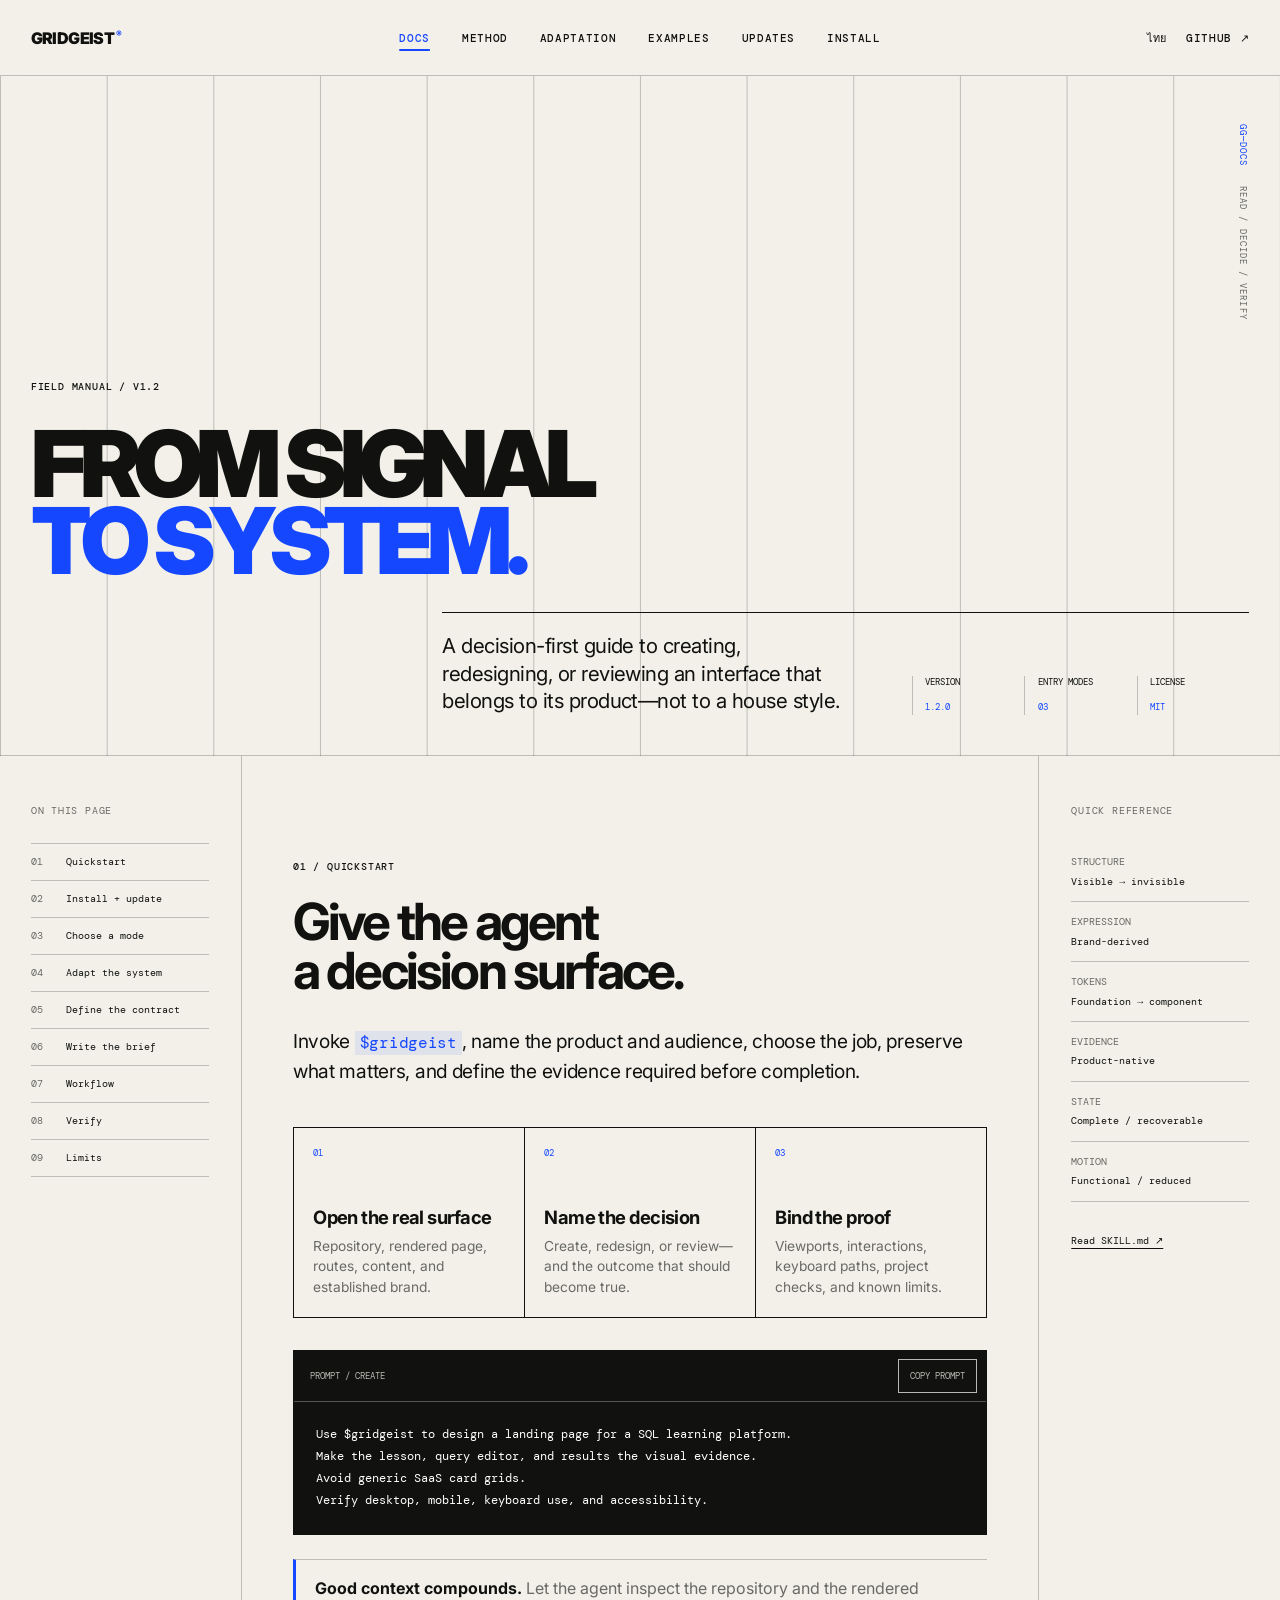
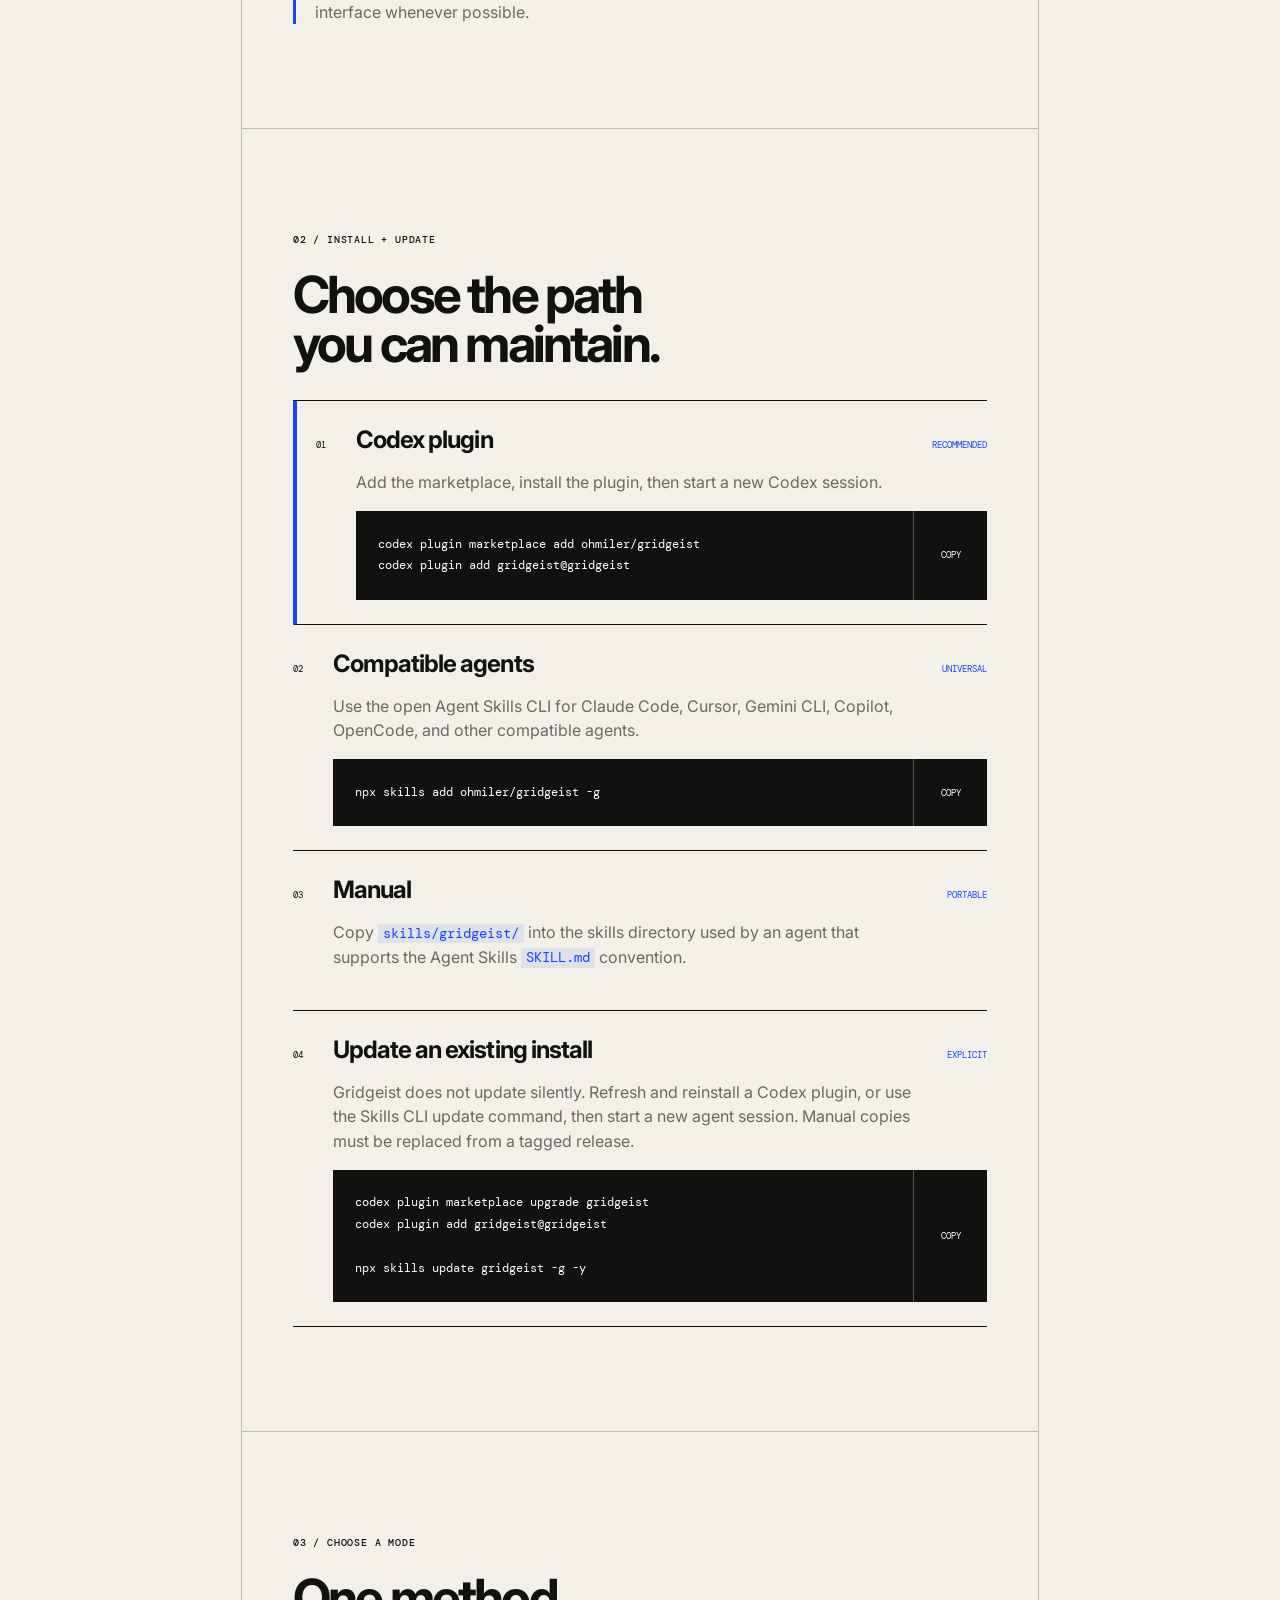
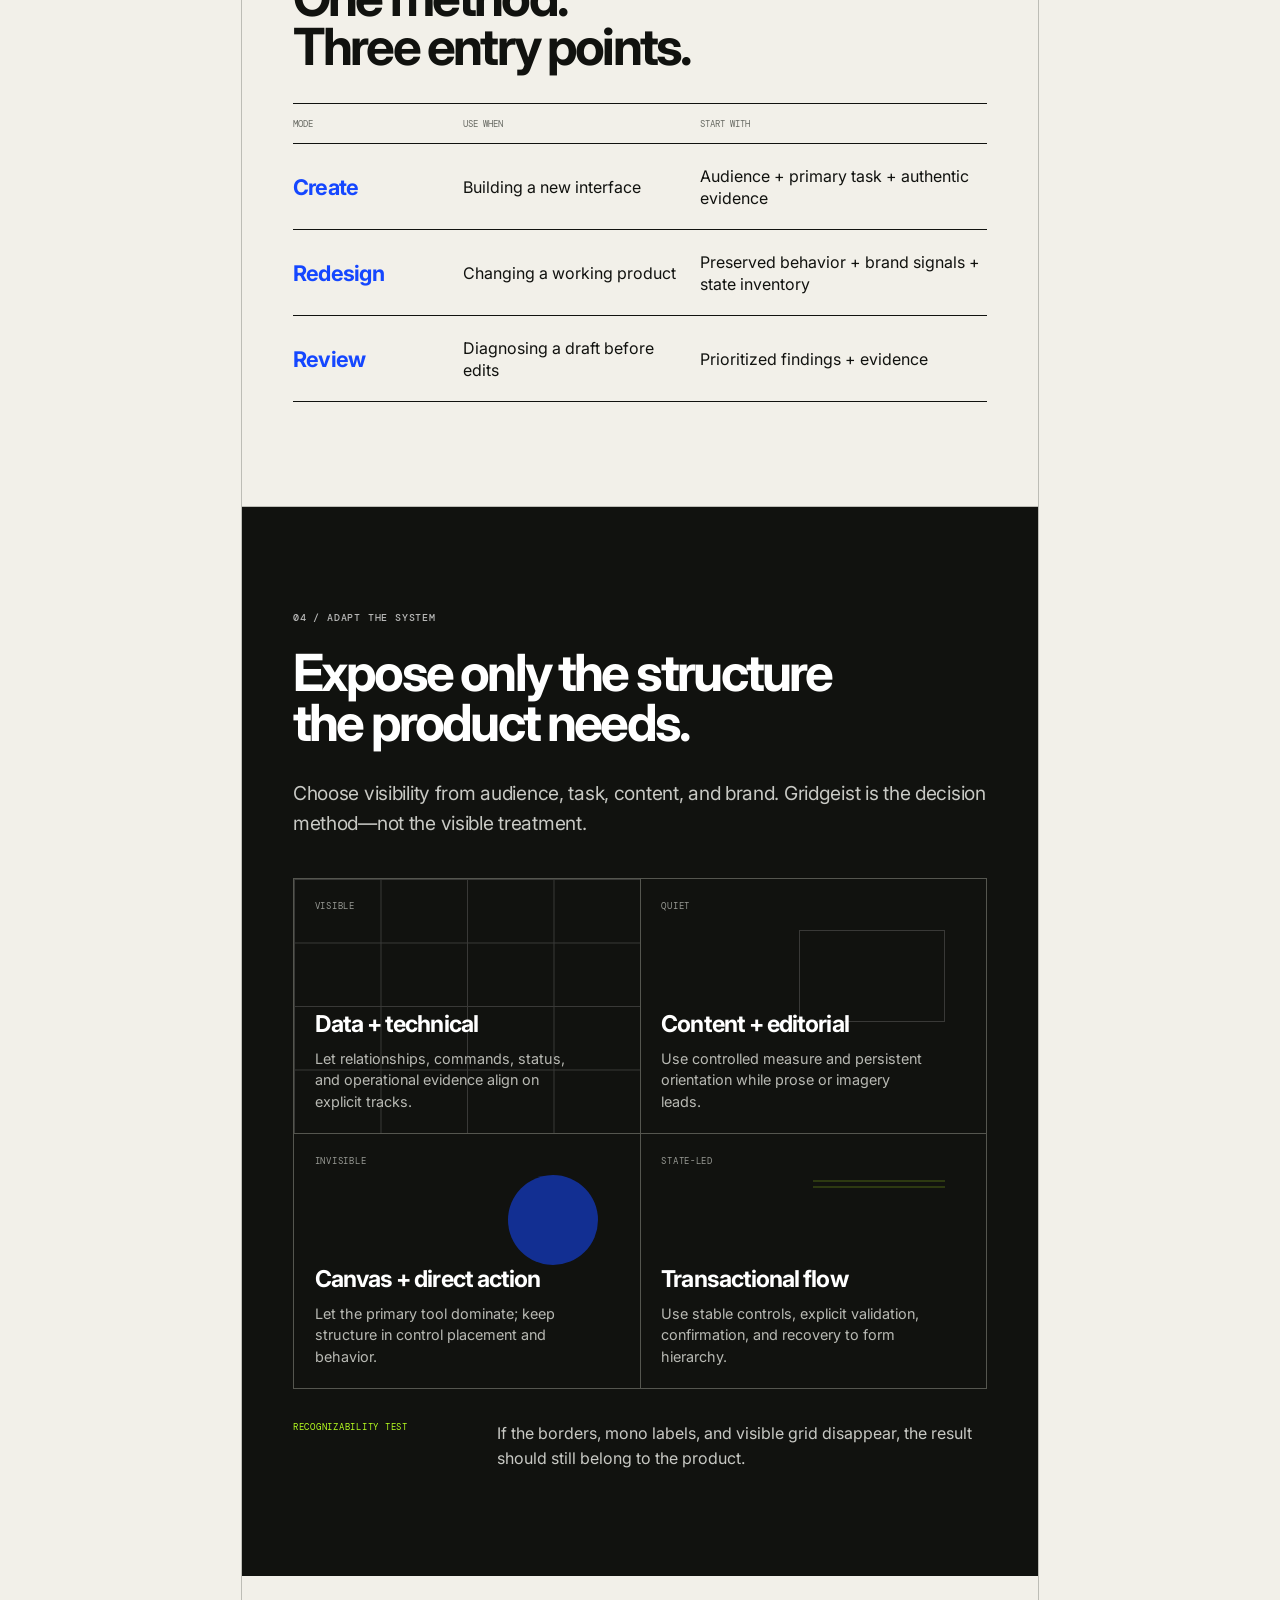
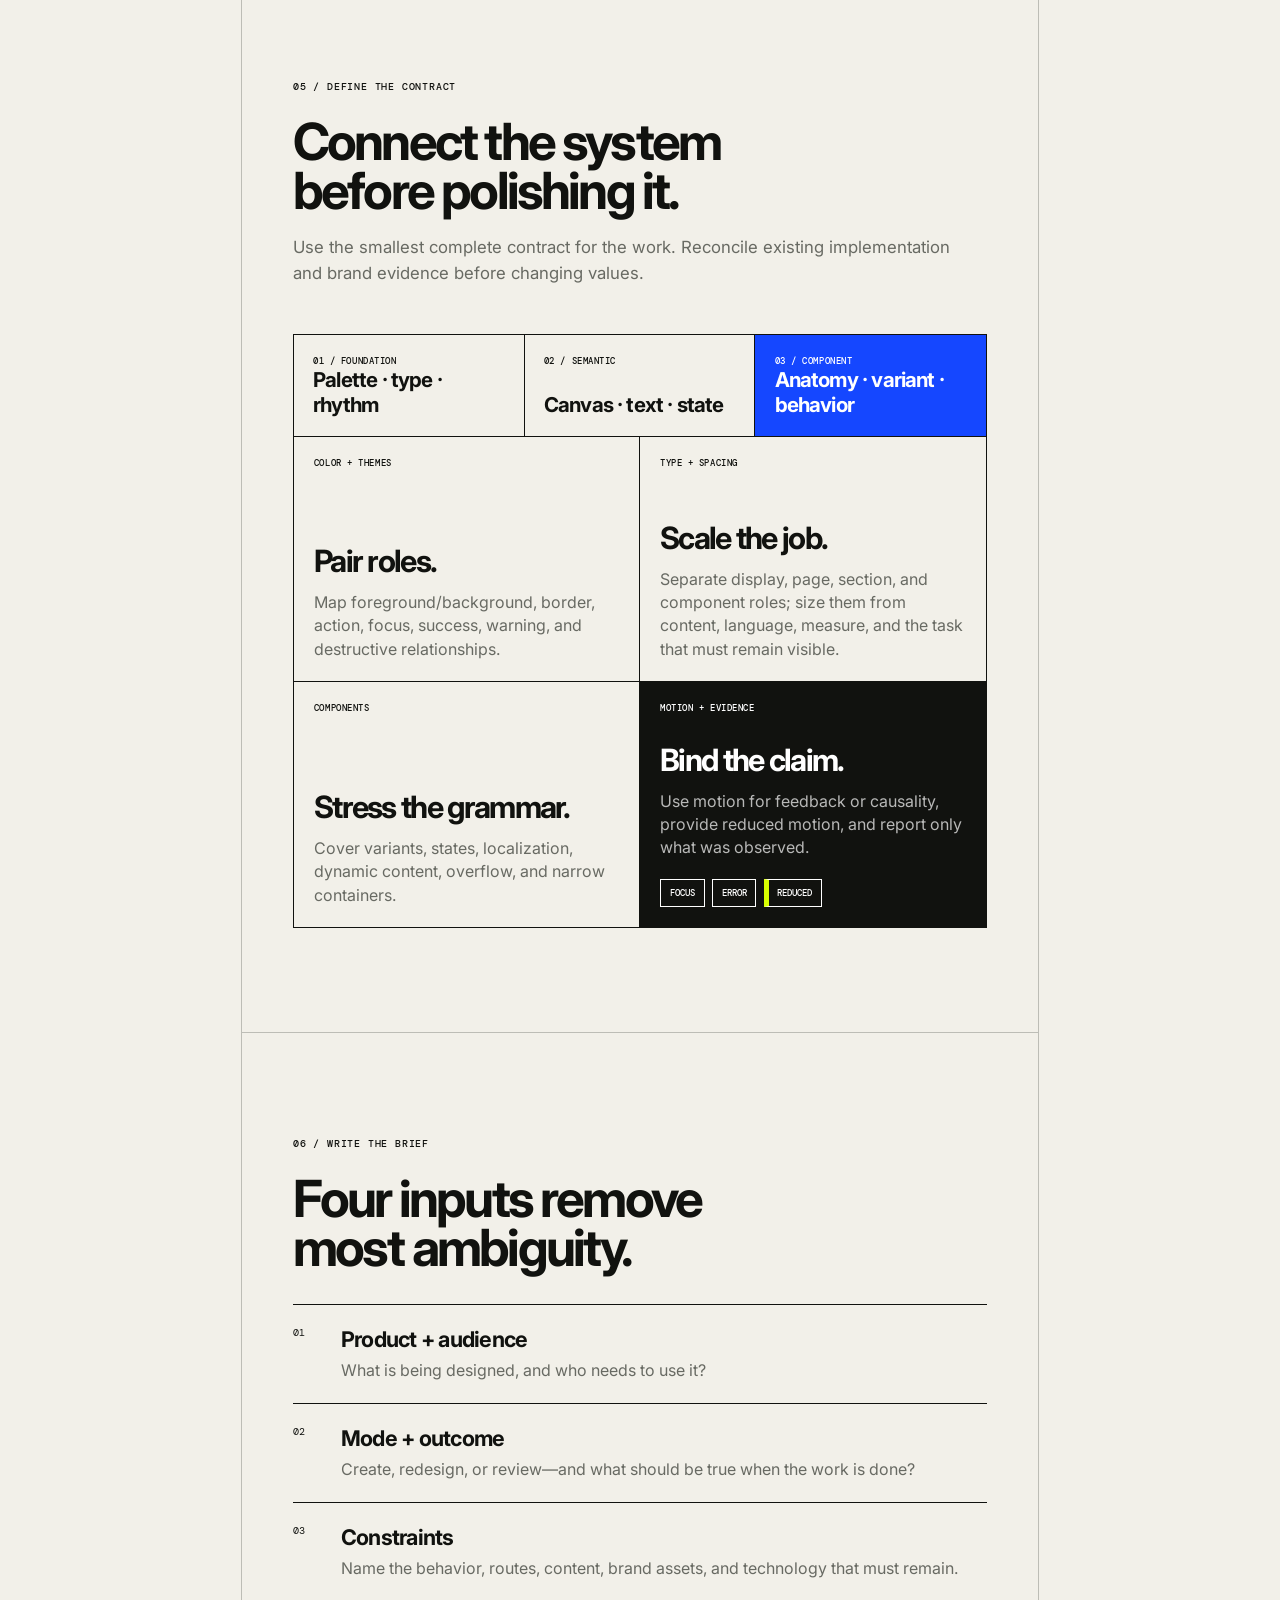
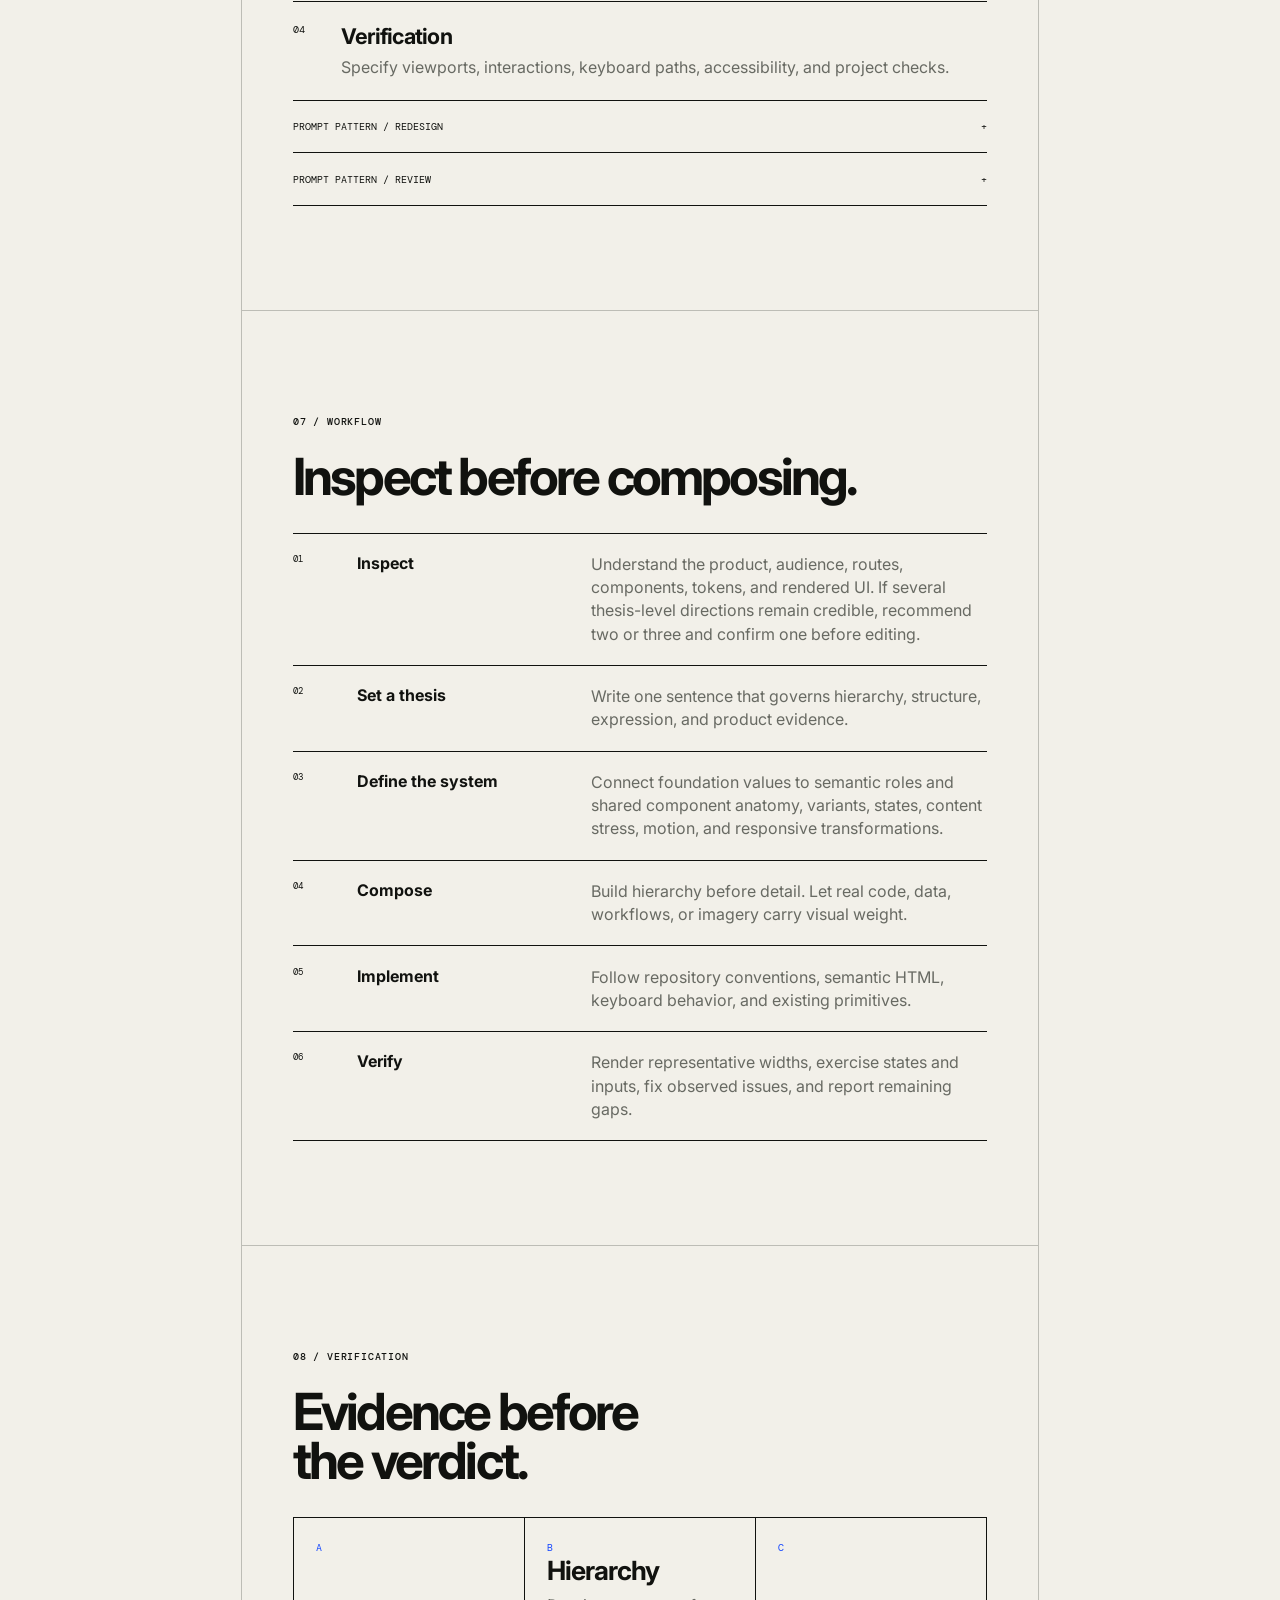
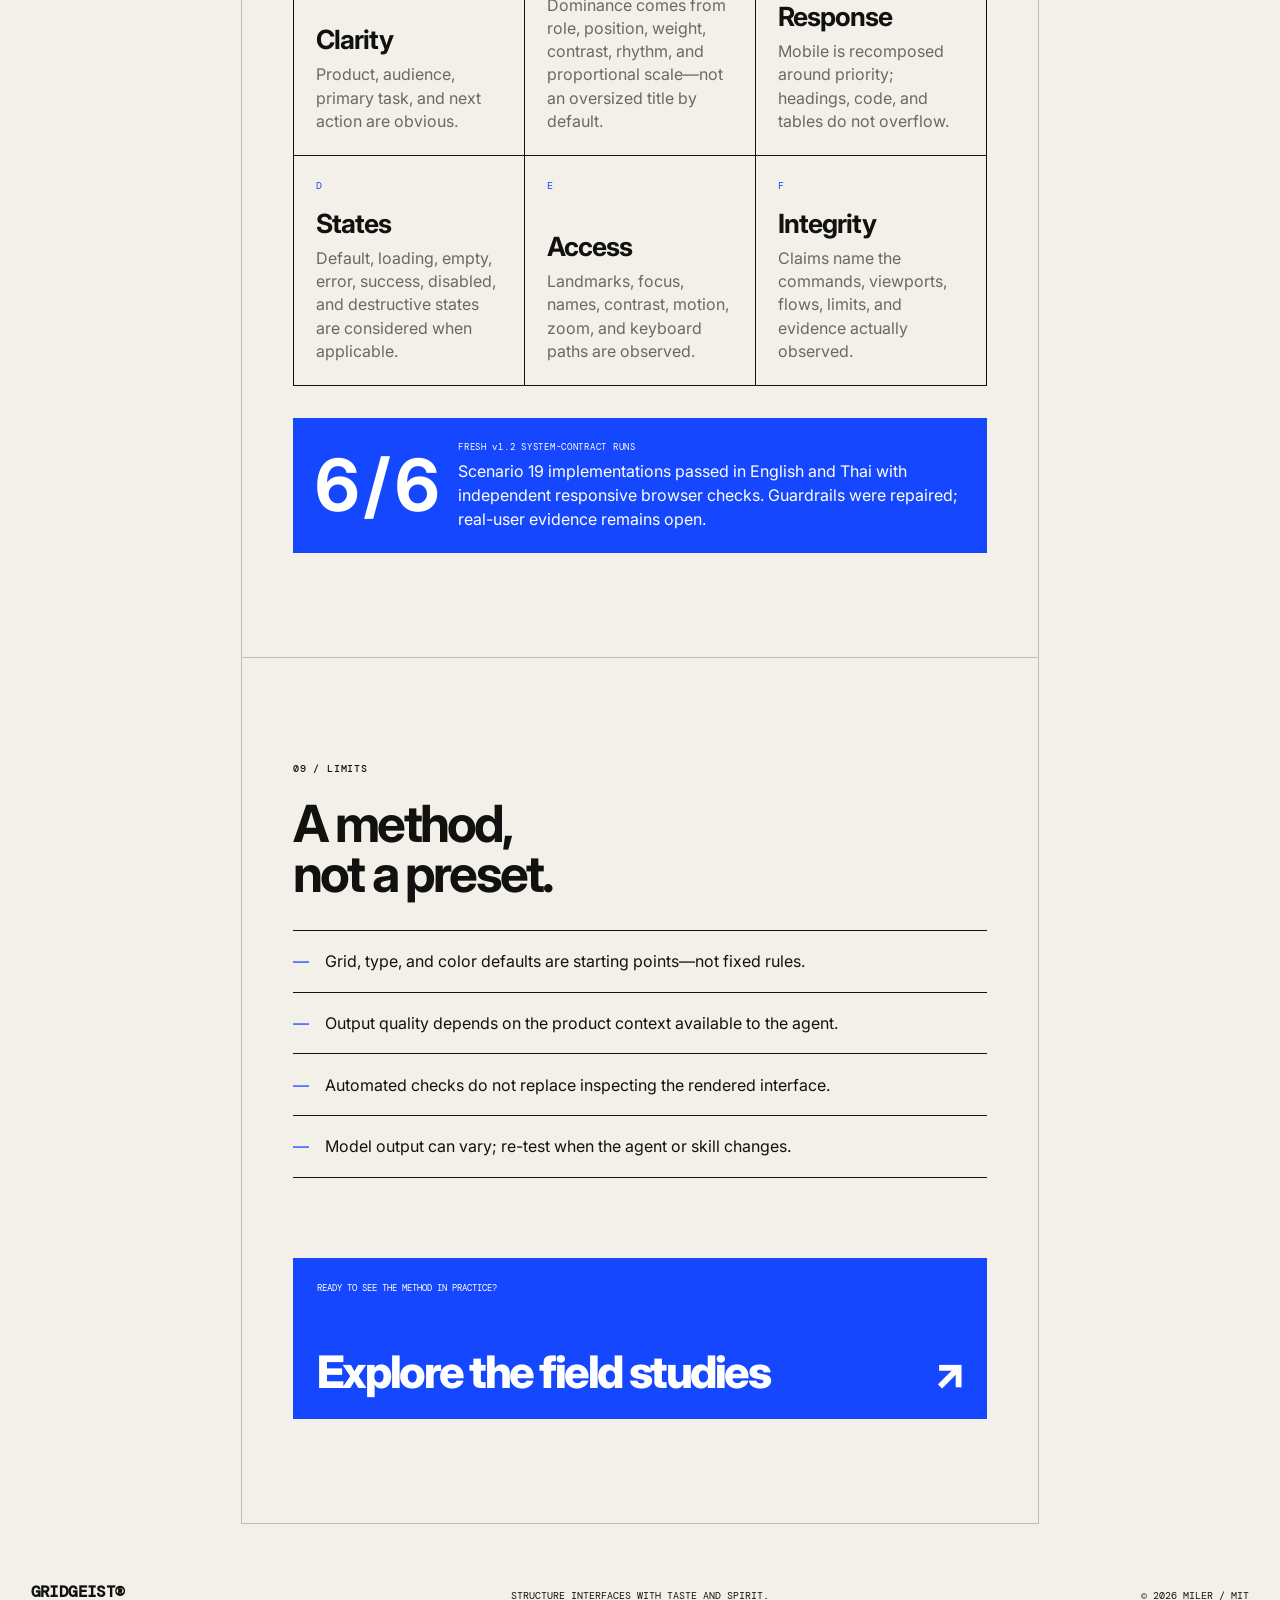
==== site/docs/index.html @ 82cec8fe "feat: refine Gridgeist and clarify fork stewardship" ====
<!doctype html>
<html lang="en">
  <head>
    <meta charset="UTF-8" />
    <meta name="viewport" content="width=device-width, initial-scale=1.0" />
    <meta name="description" content="Install Gridgeist v1.2, align a direction, define a system contract, and verify a product-native interface." />
    <meta name="theme-color" content="#f2f0e9" />
    <title>Docs — Gridgeist</title>
    <link rel="canonical" href="https://ohmiler.github.io/gridgeist/docs/" />
    <link rel="alternate" hreflang="en" href="https://ohmiler.github.io/gridgeist/docs/" />
    <link rel="alternate" hreflang="th" href="https://ohmiler.github.io/gridgeist/th/docs/" />
    <link rel="alternate" hreflang="x-default" href="https://ohmiler.github.io/gridgeist/docs/" />
    <meta property="og:type" content="website" />
    <meta property="og:site_name" content="Gridgeist" />
    <meta property="og:title" content="Gridgeist Docs — From product intent to interface system" />
    <meta property="og:description" content="Installation, direction alignment, system contracts, component grammar, workflow, and verification for Gridgeist v1.2." />
    <meta property="og:url" content="https://ohmiler.github.io/gridgeist/docs/" />
    <meta property="og:image" content="https://ohmiler.github.io/gridgeist/og-image.png" />
    <meta name="twitter:card" content="summary_large_image" />
    <link rel="icon" href="../favicon.ico" sizes="any" />
    <link rel="stylesheet" href="../styles.css" />
    <link rel="stylesheet" href="./docs.css" />
    <script src="../script.js" defer></script>
  </head>
  <body class="docs-page">
    <a class="skip-link" href="#main">Skip to content</a>
    <header class="site-header">
      <a class="wordmark" href="../" aria-label="Gridgeist home">GRIDGEIST<span aria-hidden="true">®</span></a>
      <nav class="desktop-nav" aria-label="Primary navigation">
        <a class="is-current" href="./" aria-current="page">Docs</a>
        <a href="../#method">Method</a><a href="../#adaptation">Adaptation</a><a href="../examples/">Examples</a><a href="../updates/">Updates</a><a href="../#install">Install</a>
      </nav>
      <details class="mobile-menu"><summary>Menu</summary><nav aria-label="Mobile navigation"><a aria-current="page" href="./">Docs</a><a href="../#method">Method</a><a href="../#adaptation">Adaptation</a><a href="../examples/">Examples</a><a href="../updates/">Updates</a><a href="../#install">Install</a></nav></details>
      <div class="header-actions"><a class="header-language" href="../th/docs/" lang="th">ไทย</a><a class="header-github" href="https://github.com/ohmiler/gridgeist">GitHub ↗</a></div>
    </header>

    <main id="main">
      <section class="docs-hero" aria-labelledby="docs-title">
        <p class="eyebrow">Field manual / v1.2</p>
        <div class="docs-hero-mark" aria-hidden="true"><span>GG—DOCS</span><span>READ / DECIDE / VERIFY</span></div>
        <h1 id="docs-title">FROM SIGNAL<br /><span>TO SYSTEM.</span></h1>
        <div class="docs-hero-intro">
          <p>A decision-first guide to creating, redesigning, or reviewing an interface that belongs to its product—not to a house style.</p>
          <dl><div><dt>VERSION</dt><dd>1.2.0</dd></div><div><dt>ENTRY MODES</dt><dd>03</dd></div><div><dt>LICENSE</dt><dd>MIT</dd></div></dl>
        </div>
      </section>

      <div class="docs-layout">
        <aside class="docs-sidebar" aria-label="Documentation sections">
          <p>ON THIS PAGE</p>
          <nav>
            <a href="#quickstart"><span>01</span> Quickstart</a><a href="#install"><span>02</span> Install + update</a><a href="#modes"><span>03</span> Choose a mode</a><a href="#adaptation"><span>04</span> Adapt the system</a><a href="#contract"><span>05</span> Define the contract</a><a href="#brief"><span>06</span> Write the brief</a><a href="#workflow"><span>07</span> Workflow</a><a href="#verify"><span>08</span> Verify</a><a href="#limits"><span>09</span> Limits</a>
          </nav>
        </aside>

        <article class="docs-content">
          <section id="quickstart" aria-labelledby="quickstart-title">
            <p class="section-label">01 / Quickstart</p>
            <h2 id="quickstart-title">Give the agent<br />a decision surface.</h2>
            <p class="lead">Invoke <code>$gridgeist</code>, name the product and audience, choose the job, preserve what matters, and define the evidence required before completion.</p>
            <ol class="start-sequence"><li><span>01</span><b>Open the real surface</b><p>Repository, rendered page, routes, content, and established brand.</p></li><li><span>02</span><b>Name the decision</b><p>Create, redesign, or review—and the outcome that should become true.</p></li><li><span>03</span><b>Bind the proof</b><p>Viewports, interactions, keyboard paths, project checks, and known limits.</p></li></ol>
            <div class="code-block"><div><span>PROMPT / CREATE</span><button type="button" data-copy-target="docs-create-prompt">Copy prompt</button></div><pre id="docs-create-prompt"><code>Use $gridgeist to design a landing page for a SQL learning platform.
Make the lesson, query editor, and results the visual evidence.
Avoid generic SaaS card grids.
Verify desktop, mobile, keyboard use, and accessibility.</code></pre></div>
            <p class="note"><strong>Good context compounds.</strong> Let the agent inspect the repository and the rendered interface whenever possible.</p>
          </section>

          <section id="install" aria-labelledby="install-title">
            <p class="section-label">02 / Install + update</p><h2 id="install-title">Choose the path<br />you can maintain.</h2>
            <div class="install-methods">
              <article class="install-featured"><div><span>01</span><h3>Codex plugin</h3><small>RECOMMENDED</small></div><p>Add the marketplace, install the plugin, then start a new Codex session.</p><div class="install-command"><pre id="docs-install-codex"><code>codex plugin marketplace add ohmiler/gridgeist
codex plugin add gridgeist@gridgeist</code></pre><button type="button" data-copy-target="docs-install-codex">Copy</button></div></article>
              <article><div><span>02</span><h3>Compatible agents</h3><small>UNIVERSAL</small></div><p>Use the open Agent Skills CLI for Claude Code, Cursor, Gemini CLI, Copilot, OpenCode, and other compatible agents.</p><div class="install-command"><pre id="docs-install-skills"><code>npx skills add ohmiler/gridgeist -g</code></pre><button type="button" data-copy-target="docs-install-skills">Copy</button></div></article>
              <article><div><span>03</span><h3>Manual</h3><small>PORTABLE</small></div><p>Copy <code>skills/gridgeist/</code> into the skills directory used by an agent that supports the Agent Skills <code>SKILL.md</code> convention.</p></article>
              <article><div><span>04</span><h3>Update an existing install</h3><small>EXPLICIT</small></div><p>Gridgeist does not update silently. Refresh and reinstall a Codex plugin, or use the Skills CLI update command, then start a new agent session. Manual copies must be replaced from a tagged release.</p><div class="install-command"><pre id="docs-update"><code>codex plugin marketplace upgrade gridgeist
codex plugin add gridgeist@gridgeist

npx skills update gridgeist -g -y</code></pre><button type="button" data-copy-target="docs-update">Copy</button></div></article>
            </div>
          </section>

          <section id="modes" aria-labelledby="modes-title">
            <p class="section-label">03 / Choose a mode</p><h2 id="modes-title">One method.<br />Three entry points.</h2>
            <div class="mode-table" role="table" aria-label="Gridgeist operating modes">
              <div class="mode-row mode-head" role="row"><span role="columnheader">MODE</span><span role="columnheader">USE WHEN</span><span role="columnheader">START WITH</span></div>
              <div class="mode-row" role="row"><strong role="cell">Create</strong><span role="cell">Building a new interface</span><span role="cell">Audience + primary task + authentic evidence</span></div>
              <div class="mode-row" role="row"><strong role="cell">Redesign</strong><span role="cell">Changing a working product</span><span role="cell">Preserved behavior + brand signals + state inventory</span></div>
              <div class="mode-row" role="row"><strong role="cell">Review</strong><span role="cell">Diagnosing a draft before edits</span><span role="cell">Prioritized findings + evidence</span></div>
            </div>
          </section>

          <section id="adaptation" class="docs-adaptation" aria-labelledby="adaptation-title">
            <p class="section-label section-label-light">04 / Adapt the system</p><h2 id="adaptation-title">Expose only the structure<br />the product needs.</h2>
            <p class="lead">Choose visibility from audience, task, content, and brand. Gridgeist is the decision method—not the visible treatment.</p>
            <div class="structure-scale">
              <article><span>VISIBLE</span><b>Data + technical</b><p>Let relationships, commands, status, and operational evidence align on explicit tracks.</p><i aria-hidden="true"></i></article>
              <article><span>QUIET</span><b>Content + editorial</b><p>Use controlled measure and persistent orientation while prose or imagery leads.</p><i aria-hidden="true"></i></article>
              <article><span>INVISIBLE</span><b>Canvas + direct action</b><p>Let the primary tool dominate; keep structure in control placement and behavior.</p><i aria-hidden="true"></i></article>
              <article><span>STATE-LED</span><b>Transactional flow</b><p>Use stable controls, explicit validation, confirmation, and recovery to form hierarchy.</p><i aria-hidden="true"></i></article>
            </div>
            <p class="adaptation-test"><span>RECOGNIZABILITY TEST</span>If the borders, mono labels, and visible grid disappear, the result should still belong to the product.</p>
          </section>

          <section id="contract" class="docs-contract" aria-labelledby="contract-title">
            <div class="contract-intro"><div><p class="section-label">05 / Define the contract</p><h2 id="contract-title">Connect the system<br />before polishing it.</h2></div><p>Use the smallest complete contract for the work. Reconcile existing implementation and brand evidence before changing values.</p></div>
            <div class="contract-flow" aria-label="Gridgeist token flow"><div><span>01 / Foundation</span><strong>Palette · type · rhythm</strong></div><div><span>02 / Semantic</span><strong>Canvas · text · state</strong></div><div><span>03 / Component</span><strong>Anatomy · variant · behavior</strong></div></div>
            <div class="contract-grid">
              <article class="contract-card"><span>Color + themes</span><strong>Pair roles.</strong><p>Map foreground/background, border, action, focus, success, warning, and destructive relationships.</p></article>
              <article class="contract-card"><span>Type + spacing</span><strong>Scale the job.</strong><p>Separate display, page, section, and component roles; size them from content, language, measure, and the task that must remain visible.</p></article>
              <article class="contract-card"><span>Components</span><strong>Stress the grammar.</strong><p>Cover variants, states, localization, dynamic content, overflow, and narrow containers.</p></article>
              <article class="contract-card is-state"><span>Motion + evidence</span><strong>Bind the claim.</strong><p>Use motion for feedback or causality, provide reduced motion, and report only what was observed.</p><div class="contract-state"><i>Focus</i><i>Error</i><i>Reduced</i></div></article>
            </div>
          </section>

          <section id="brief" aria-labelledby="brief-title">
            <p class="section-label">06 / Write the brief</p><h2 id="brief-title">Four inputs remove<br />most ambiguity.</h2>
            <ol class="brief-list">
              <li><span>01</span><div><h3>Product + audience</h3><p>What is being designed, and who needs to use it?</p></div></li>
              <li><span>02</span><div><h3>Mode + outcome</h3><p>Create, redesign, or review—and what should be true when the work is done?</p></div></li>
              <li><span>03</span><div><h3>Constraints</h3><p>Name the behavior, routes, content, brand assets, and technology that must remain.</p></div></li>
              <li><span>04</span><div><h3>Verification</h3><p>Specify viewports, interactions, keyboard paths, accessibility, and project checks.</p></div></li>
            </ol>
            <details><summary>Prompt pattern / Redesign <span>+</span></summary><pre><code>Use $gridgeist to redesign this dashboard.
Preserve every route, function, content item, and brand color.
Rebuild the hierarchy around the user's primary investigation path.
Verify narrow mobile, tablet, laptop, and wide desktop widths.</code></pre></details>
            <details><summary>Prompt pattern / Review <span>+</span></summary><pre><code>Review this interface with $gridgeist without editing it yet.
Give me a one-line verdict, prioritized findings with evidence,
and one coherent replacement direction.</code></pre></details>
          </section>

          <section id="workflow" aria-labelledby="workflow-title">
            <p class="section-label">07 / Workflow</p><h2 id="workflow-title">Inspect before composing.</h2>
            <ol class="workflow-list">
              <li><b>01</b><span>Inspect</span><p>Understand the product, audience, routes, components, tokens, and rendered UI. If several thesis-level directions remain credible, recommend two or three and confirm one before editing.</p></li>
              <li><b>02</b><span>Set a thesis</span><p>Write one sentence that governs hierarchy, structure, expression, and product evidence.</p></li>
              <li><b>03</b><span>Define the system</span><p>Connect foundation values to semantic roles and shared component anatomy, variants, states, content stress, motion, and responsive transformations.</p></li>
              <li><b>04</b><span>Compose</span><p>Build hierarchy before detail. Let real code, data, workflows, or imagery carry visual weight.</p></li>
              <li><b>05</b><span>Implement</span><p>Follow repository conventions, semantic HTML, keyboard behavior, and existing primitives.</p></li>
              <li><b>06</b><span>Verify</span><p>Render representative widths, exercise states and inputs, fix observed issues, and report remaining gaps.</p></li>
            </ol>
          </section>

          <section id="verify" aria-labelledby="verify-title">
            <p class="section-label">08 / Verification</p><h2 id="verify-title">Evidence before<br />the verdict.</h2>
            <div class="check-grid"><div><span>A</span><h3>Clarity</h3><p>Product, audience, primary task, and next action are obvious.</p></div><div><span>B</span><h3>Hierarchy</h3><p>Dominance comes from role, position, weight, contrast, rhythm, and proportional scale—not an oversized title by default.</p></div><div><span>C</span><h3>Response</h3><p>Mobile is recomposed around priority; headings, code, and tables do not overflow.</p></div><div><span>D</span><h3>States</h3><p>Default, loading, empty, error, success, disabled, and destructive states are considered when applicable.</p></div><div><span>E</span><h3>Access</h3><p>Landmarks, focus, names, contrast, motion, zoom, and keyboard paths are observed.</p></div><div><span>F</span><h3>Integrity</h3><p>Claims name the commands, viewports, flows, limits, and evidence actually observed.</p></div></div>
            <div class="evidence-strip"><b>6 / 6</b><p><span>FRESH v1.2 SYSTEM-CONTRACT RUNS</span>Scenario 19 implementations passed in English and Thai with independent responsive browser checks. Guardrails were repaired; real-user evidence remains open.</p></div>
          </section>

          <section id="limits" aria-labelledby="limits-title">
            <p class="section-label">09 / Limits</p><h2 id="limits-title">A method,<br />not a preset.</h2>
            <ul class="limits-list"><li>Grid, type, and color defaults are starting points—not fixed rules.</li><li>Output quality depends on the product context available to the agent.</li><li>Automated checks do not replace inspecting the rendered interface.</li><li>Model output can vary; re-test when the agent or skill changes.</li></ul>
            <div class="docs-next"><p>READY TO SEE THE METHOD IN PRACTICE?</p><a href="../examples/">Explore the field studies <span aria-hidden="true">↗</span></a></div>
          </section>
        </article>

        <aside class="docs-rail" aria-label="Quick reference">
          <p>QUICK REFERENCE</p><dl><div><dt>STRUCTURE</dt><dd>Visible → invisible</dd></div><div><dt>EXPRESSION</dt><dd>Brand-derived</dd></div><div><dt>TOKENS</dt><dd>Foundation → component</dd></div><div><dt>EVIDENCE</dt><dd>Product-native</dd></div><div><dt>STATE</dt><dd>Complete / recoverable</dd></div><div><dt>MOTION</dt><dd>Functional / reduced</dd></div></dl>
          <a href="https://github.com/ohmiler/gridgeist/blob/main/skills/gridgeist/SKILL.md">Read SKILL.md ↗</a>
        </aside>
      </div>
    </main>
    <footer><a class="wordmark" href="../">GRIDGEIST®</a><p>Structure interfaces with taste and spirit.</p><p>© 2026 MILER / MIT</p></footer>
  </body>
</html>
---- site/styles.css ----
@import url("https://fonts.googleapis.com/css2?family=DM+Mono:wght@300;400;500&family=Inter:wght@400;500;600;700;800;900&display=swap");

:root {
  /* Foundation */
  --foundation-paper-100: #f2f0e9;
  --foundation-paper-0: #ffffff;
  --foundation-ink-900: #11120f;
  --foundation-ink-600: #686a63;
  --foundation-cobalt-600: #1547ff;
  --foundation-acid-400: #d8ff00;
  --foundation-danger-600: #b93a21;
  --foundation-rule: rgba(17, 18, 15, 0.23);
  --foundation-rule-inverse: rgba(255, 255, 255, 0.34);
  --foundation-space-1: .5rem;
  --foundation-space-2: 1rem;
  --foundation-space-3: 1.5rem;
  --foundation-space-4: 2rem;
  --foundation-space-6: 3rem;
  --foundation-space-8: 4rem;
  --foundation-motion-fast: 160ms;
  --foundation-motion-base: 280ms;
  --foundation-motion-reveal: 700ms;
  --font-metadata: "DM Mono", monospace;
  --font-interface: "Inter", Arial, sans-serif;
  --type-display-hero: clamp(3.5rem, 8.4vw, 8rem);
  --type-display-section: clamp(2.75rem, 5vw, 5rem);
  --type-heading-section: clamp(2.25rem, 4vw, 4rem);

  /* Semantic */
  --color-canvas: var(--foundation-paper-100);
  --color-surface: var(--foundation-paper-0);
  --color-text: var(--foundation-ink-900);
  --color-text-muted: var(--foundation-ink-600);
  --color-border: var(--foundation-rule);
  --color-border-inverse: var(--foundation-rule-inverse);
  --color-action: var(--foundation-cobalt-600);
  --color-action-foreground: var(--foundation-paper-0);
  --color-focus: var(--foundation-acid-400);
  --color-success: #187650;
  --color-warning: #a94b22;
  --color-destructive: var(--foundation-danger-600);
  --color-inverse-surface: var(--foundation-ink-900);
  --color-inverse-text: var(--foundation-paper-0);

  /* Shared component roles */
  --component-control-height: 48px;
  --component-focus-width: 3px;
  --component-rule: 1px solid var(--color-border);
  --component-rule-strong: 1px solid var(--color-text);
  --component-transition: var(--foundation-motion-fast) ease;

  /* Stable compatibility aliases */
  --paper: var(--color-canvas);
  --ink: var(--color-text);
  --muted: var(--color-text-muted);
  --line: var(--color-border);
  --blue: var(--color-action);
  --acid: var(--color-focus);
  --mono: var(--font-metadata);
  --sans: var(--font-interface);
  --container-wide: 1280px;
  --container-copy: 760px;
  --page-gutter: max(clamp(1rem, 2.4vw, 2rem), calc((100vw - var(--container-wide)) / 2));
}

* { box-sizing: border-box; }
html { scroll-behavior: smooth; }
body { margin: 0; background: var(--color-canvas); color: var(--color-text); font-family: var(--font-interface); }
a { color: inherit; }
button { font: inherit; }
::selection { background: var(--blue); color: white; }

.skip-link { position: fixed; left: 1rem; top: -5rem; z-index: 50; background: white; padding: .8rem 1rem; }
.skip-link:focus { top: 1rem; }
.site-header { height: 76px; padding: 0 var(--page-gutter); display: grid; grid-template-columns: 1fr auto 1fr; align-items: center; border-bottom: 1px solid var(--line); position: relative; z-index: 5; }
.wordmark { font-size: 1rem; font-weight: 900; letter-spacing: -.04em; text-decoration: none; }
.wordmark span { color: var(--blue); font-size: .55em; vertical-align: top; margin-left: .15rem; }
.site-header > nav { display: flex; gap: 2rem; }
.mobile-menu { display: none; }
.header-actions { justify-self: end; display: flex; gap: 1.2rem; align-items: center; }
.site-header > nav a, .header-github, .header-language { font: 500 .68rem var(--mono); text-transform: uppercase; text-decoration: none; letter-spacing: .06em; }
.site-header > nav a:hover, .header-github:hover, .header-language:hover { color: var(--color-action); }
.site-header a[aria-current="page"] { text-decoration: underline; text-decoration-color: var(--color-action); text-decoration-thickness: 2px; text-underline-offset: .45rem; }
.header-github { justify-self: end; }
:where(a, button, summary):focus-visible { outline: var(--component-focus-width) solid var(--color-focus); outline-offset: 3px; }

.hero { min-height: calc(100svh - 76px); padding: 2.4vw var(--page-gutter); display: grid; grid-template-columns: minmax(0, 1fr); grid-template-rows: auto 1fr auto auto; position: relative; overflow: hidden; border-bottom: 1px solid var(--line); }
.hero-grid { position: absolute; inset: 0; pointer-events: none; background-image: linear-gradient(to right, var(--line) 1px, transparent 1px), linear-gradient(to bottom, var(--line) 1px, transparent 1px); background-size: calc(100% / 12) 100%, 100% 25%; opacity: .6; }
.axis { position: absolute; z-index: 1; background: var(--blue); transition: transform .1s linear; }
.axis-x { height: 1px; left: 0; right: 0; top: var(--pointer-y, 52%); }
.axis-y { width: 1px; top: 0; bottom: 0; left: var(--pointer-x, 72%); }
.coordinate { position: absolute; top: calc(var(--pointer-y, 52%) + 8px); left: calc(var(--pointer-x, 72%) + 8px); color: var(--blue); font: .58rem var(--mono); }
.eyebrow, .section-label { margin: 0; font: 500 .63rem var(--mono); letter-spacing: .08em; text-transform: uppercase; }
.hero-kicker { z-index: 2; padding-top: .3rem; }
.hero h1 { align-self: center; max-width: 12ch; margin: 2rem 0; z-index: 2; font-size: var(--type-display-hero); line-height: .82; letter-spacing: -.075em; font-weight: 900; text-transform: uppercase; }
.hero h1 span { display: block; transform: translateY(30px); opacity: 0; animation: rise .8s cubic-bezier(.2,.7,.1,1) forwards; }
.hero h1 span:last-child { color: var(--blue); animation-delay: .12s; }
.hero-footer { z-index: 2; display: flex; justify-content: space-between; align-items: end; border-top: 1px solid var(--ink); padding-top: 1rem; }
.hero-footer p { max-width: 520px; margin: 0; font-size: clamp(1rem, 1.4vw, 1.4rem); line-height: 1.35; letter-spacing: -.03em; }
.button { min-height: var(--component-control-height); padding: 0 1.2rem; display: inline-flex; align-items: center; justify-content: space-between; gap: 2.5rem; text-decoration: none; font: 500 .7rem var(--mono); text-transform: uppercase; transition: background var(--component-transition), color var(--component-transition), transform var(--component-transition); }
.button:hover { transform: translateY(-2px); }
.button-dark { background: var(--ink); color: white; }
.button-dark:hover { background: var(--blue); }
.hero-index { z-index: 2; padding-top: 2rem; display: grid; grid-template-columns: repeat(3, 1fr); font: .55rem var(--mono); }
.hero-index span:nth-child(2) { text-align: center; }
.hero-index span:last-child { text-align: right; }

.statement { display: grid; grid-template-columns: 1fr 3fr; gap: 2rem; padding: 8rem var(--page-gutter); border-bottom: 1px solid var(--line); }
.statement > div { max-width: 1050px; }
.statement h2, .comparison h2, .modes h2, .adaptation h2, .proof h2, .install h2 { margin: 0; font-weight: 800; letter-spacing: -.065em; line-height: .94; }
.statement h2 { font-size: var(--type-display-section); }
.statement div p { max-width: 650px; margin: 3rem 0 0 auto; font-size: clamp(1.2rem, 2.1vw, 2rem); line-height: 1.25; letter-spacing: -.035em; }

.comparison { padding: 7rem var(--page-gutter); }
.comparison-head { display: flex; justify-content: space-between; align-items: end; margin-bottom: 3rem; }
.comparison h2, .modes h2 { margin-top: 1.5rem; font-size: var(--type-display-section); }
.view-switch { display: flex; border: 1px solid var(--ink); }
.view-switch button { border: 0; border-right: 1px solid var(--ink); padding: .85rem 1.4rem; background: transparent; cursor: pointer; font: .67rem var(--mono); text-transform: uppercase; }
.view-switch button:last-child { border-right: 0; }
.view-switch button[aria-pressed="true"] { background: var(--color-inverse-surface); color: var(--color-inverse-text); box-shadow: inset 0 -4px var(--color-focus); }
.demo { min-height: 620px; border: 1px solid var(--ink); position: relative; overflow: hidden; background: #e7e8e2; }
.demo-bar { height: 44px; padding: 0 1rem; display: grid; grid-template-columns: 1fr 1fr 1fr; align-items: center; border-bottom: 1px solid var(--ink); font: .58rem var(--mono); }
.demo-bar span:nth-child(2) { text-align: center; }
.demo-status { text-align: right; color: var(--blue); }
.demo-before { min-height: 575px; display: flex; flex-direction: column; align-items: center; justify-content: center; text-align: center; background: radial-gradient(circle at 70% 30%, rgba(21,71,255,.18), transparent 28%), #eff0f5; transition: opacity .3s, transform .4s; }
.fake-pill { padding: .45rem .8rem; border-radius: 99px; background: white; color: #6158d7; font-size: .58rem; font-weight: 700; }
.demo-before h3 { margin: 1.2rem 0; font-size: clamp(2.5rem, 4.5vw, 4.5rem); line-height: .95; letter-spacing: -.055em; background: linear-gradient(135deg,#15152a,#6256e9); color: transparent; background-clip: text; }
.demo-before p { max-width: 430px; color: #6c6e80; }
.fake-cards { display: flex; gap: 1rem; margin-top: 2rem; }
.fake-cards i { width: 130px; height: 80px; border-radius: 16px; background: rgba(255,255,255,.8); box-shadow: 0 12px 35px rgba(40,40,90,.12); }
.demo-after { min-height: 575px; display: none; grid-template-columns: 1fr 3fr; background: var(--ink); color: white; }
.demo-after aside { padding: 2rem; display: flex; flex-direction: column; border-right: 1px solid #55564f; }
.demo-after aside span, .demo-after aside small, .lesson-meta { font: .6rem var(--mono); text-transform: uppercase; }
.demo-after aside strong { margin: auto 0; font-size: clamp(1.8rem, 3vw, 3rem); line-height: .95; letter-spacing: -.06em; }
.lesson-pane { padding: 2rem; display: flex; flex-direction: column; position: relative; background-image: linear-gradient(to right, #30312d 1px, transparent 1px); background-size: 25%; }
.lesson-number { align-self: end; color: var(--acid); font: 3rem var(--mono); }
.lesson-pane h3 { margin: auto 0; font-size: clamp(2.75rem, 5vw, 5.5rem); line-height: .86; letter-spacing: -.065em; text-transform: uppercase; }
.lesson-meta { padding-top: 1.2rem; display: flex; justify-content: space-between; border-top: 1px solid #77786f; }
.demo[data-state="after"] .demo-before { display: none; }
.demo[data-state="after"] .demo-after { display: grid; }

.modes { padding: 8rem var(--page-gutter); display: grid; grid-template-columns: 1fr 1.5fr; gap: 7vw; border-top: 1px solid var(--line); }
.mode-list { margin: 0; padding: 0; list-style: none; border-top: 1px solid var(--ink); }
.mode-list li { padding: 1.6rem 0; display: grid; grid-template-columns: 55px 1fr auto; align-items: start; gap: 1rem; border-bottom: 1px solid var(--ink); }
.mode-list li > span { font: .6rem var(--mono); }
.mode-list h3 { margin: 0 0 .7rem; font-size: clamp(1.8rem, 3vw, 3.2rem); letter-spacing: -.05em; }
.mode-list p { max-width: 480px; margin: 0; color: var(--muted); line-height: 1.5; }
.mode-list b { font-size: 1.5rem; font-weight: 400; }

.section-label-light { color: rgba(255,255,255,.7); }
.adaptation { padding-inline: var(--page-gutter); display: grid; grid-template-columns: .82fr 1.65fr; background: var(--ink); color: white; }
.adaptation-intro { min-height: 760px; padding: 6rem 4vw 3rem 0; display: flex; flex-direction: column; }
.adaptation h2 { margin-top: auto; font-size: var(--type-display-section); }
.adaptation-intro > p:last-child { max-width: 440px; margin: 2rem 0 0; color: #aaa; font-size: 1.05rem; line-height: 1.5; }
.specimen-grid { display: grid; grid-template-columns: 1fr 1fr; border-left: 1px solid #55564f; }
.specimen { min-width: 0; min-height: 380px; padding: 1.5rem; display: flex; flex-direction: column; border-right: 1px solid #55564f; border-bottom: 1px solid #55564f; }
.specimen:nth-child(even) { border-right: 0; }
.specimen:nth-child(n+3) { border-bottom: 0; }
.specimen header { display: flex; justify-content: space-between; gap: 1rem; font: .58rem var(--mono); text-transform: uppercase; }
.specimen header b { font-weight: 500; }
.specimen > p { margin: 1.4rem 0 0; max-width: 360px; color: inherit; opacity: .72; line-height: 1.45; }
.trace-mini { flex: 1; margin-top: 2rem; padding: 1rem; position: relative; border: 1px solid #55564f; background-image: linear-gradient(to right,#30312d 1px,transparent 1px); background-size: 25%; }
.trace-mini i { width: 8px; height: 8px; display: block; border-radius: 50%; background: var(--acid); box-shadow: 0 0 0 6px #d8ff0020; }
.trace-mini p { margin: 1.4rem 0 0; padding-bottom: .7rem; display: flex; justify-content: space-between; border-bottom: 1px solid #55564f; font: .58rem var(--mono); }
.trace-mini b { color: var(--acid); }
.specimen-quiet { background: var(--paper); color: var(--ink); }
.editorial-mini { flex: 1; min-height: 190px; margin-top: 2rem; display: grid; grid-template-columns: 1.25fr .75fr; grid-template-rows: 1fr auto; gap: .7rem; }
.editorial-mini i:first-child { grid-row: 1 / 3; background: var(--blue); clip-path: polygon(0 10%,100% 0,82% 100%,8% 84%); }
.editorial-mini i:nth-child(2) { background: #d2b9a0; transform: translateY(1.2rem); }
.editorial-mini small { align-self: end; font: .52rem/1.4 var(--mono); }
.specimen-invisible { background: var(--blue); }
.canvas-mini { flex: 1; min-height: 190px; margin-top: 2rem; padding: 1rem; display: grid; grid-template-columns: 1fr auto; grid-template-rows: 1fr auto auto auto; gap: .55rem; background: #fffdf5; color: var(--ink); }
.canvas-mini span { grid-row: 1 / -1; position: relative; border: 1px solid #c9c7bf; background: linear-gradient(155deg,transparent 43%,#f16b52 44% 48%,transparent 49%),linear-gradient(25deg,transparent 47%,#1547ff 48% 52%,transparent 53%); }
.canvas-mini i { width: 26px; height: 26px; border: 6px solid var(--ink); border-radius: 50%; }
.canvas-mini b { width: 30px; height: 30px; display: grid; place-items: center; border: 1px solid; font-size: .65rem; }
.specimen-state { background: var(--acid); color: var(--ink); }
.ledger-mini { flex: 1; margin-top: 2rem; border-top: 1px solid; }
.ledger-mini p { margin: 0; padding: 1rem 0; display: grid; grid-template-columns: 1fr auto; align-items: end; border-bottom: 1px solid; }
.ledger-mini b { font-size: clamp(2.5rem,5vw,5rem); line-height: .8; letter-spacing: -.08em; }
.ledger-mini span { font: .55rem var(--mono); }
.ledger-mini i { width: 72%; height: 9px; margin-top: 1.5rem; display: block; background: linear-gradient(to right,var(--ink) 84%,#11120f35 84%); }

.proof { padding: 7rem var(--page-gutter); display: grid; grid-template-columns: .8fr 1.2fr 1fr; align-items: end; border-bottom: 1px solid var(--line); }
.proof-number { font-weight: 900; font-size: clamp(9rem, 22vw, 24rem); line-height: .67; letter-spacing: -.1em; color: var(--blue); }
.proof h2 { font-size: var(--type-heading-section); }
.proof-copy p { margin: 2rem 0; line-height: 1.5; color: var(--muted); }
.proof-copy .proof-note { padding: 1.2rem 0; border-top: 1px solid var(--line); border-bottom: 1px solid var(--line); font: .62rem/1.6 var(--mono); text-transform: uppercase; }
.proof-note b { margin-right: .5rem; color: var(--blue); font-size: 1.2rem; }
.proof-copy a { font: .67rem var(--mono); text-transform: uppercase; text-underline-offset: .3rem; }

.system-contract { padding: 7rem var(--page-gutter); border-bottom: var(--component-rule); background: var(--color-canvas); }
.contract-intro { display: grid; grid-template-columns: .7fr 1.3fr; gap: 7vw; align-items: end; margin-bottom: 3rem; }
.contract-intro h2 { max-width: 900px; margin: 1.5rem 0 0; font-size: var(--type-display-section); line-height: .94; letter-spacing: -.06em; }
.contract-intro > p { max-width: 520px; margin: 0; color: var(--color-text-muted); font-size: 1.05rem; line-height: 1.55; }
.contract-flow { display: grid; grid-template-columns: repeat(3, 1fr); border: var(--component-rule-strong); }
.contract-flow > div { min-width: 0; min-height: 112px; padding: 1.2rem; display: flex; flex-direction: column; justify-content: space-between; border-right: var(--component-rule-strong); }
.contract-flow > div:last-child { border-right: 0; background: var(--color-action); color: var(--color-action-foreground); }
.contract-flow span { font: 500 .58rem var(--font-metadata); letter-spacing: .06em; text-transform: uppercase; }
.contract-flow strong { font-size: clamp(1.25rem, 2vw, 2rem); letter-spacing: -.04em; }
.contract-grid { display: grid; grid-template-columns: repeat(4, 1fr); border-inline: var(--component-rule-strong); border-bottom: var(--component-rule-strong); }
.contract-card { min-width: 0; min-height: 250px; padding: 1.25rem; display: flex; flex-direction: column; border-right: var(--component-rule-strong); }
.contract-card:last-child { border-right: 0; }
.contract-card > span { font: 500 .58rem var(--font-metadata); letter-spacing: .06em; text-transform: uppercase; }
.contract-card strong { margin-top: auto; font-size: clamp(1.7rem, 2.5vw, 2.7rem); line-height: .95; letter-spacing: -.055em; }
.contract-card p { min-height: 4.2em; margin: 1rem 0 0; color: var(--color-text-muted); line-height: 1.45; }
.contract-card code { color: var(--color-action); font: 500 .66rem var(--font-metadata); }
.contract-card.is-state { background: var(--color-inverse-surface); color: var(--color-inverse-text); }
.contract-card.is-state p { color: rgba(255,255,255,.7); }
.contract-state { margin-top: 1.2rem; display: flex; flex-wrap: wrap; gap: .45rem; }
.contract-state i { min-height: 28px; padding: 0 .55rem; display: inline-flex; align-items: center; border: 1px solid currentColor; font: normal 500 .55rem var(--font-metadata); text-transform: uppercase; }
.contract-state i:last-child { border-left: 5px solid var(--color-focus); }
.version-mark { display: inline-flex; align-items: center; gap: .55rem; font: 500 .58rem var(--font-metadata); letter-spacing: .06em; text-transform: uppercase; }
.version-mark::before { width: 8px; height: 8px; content: ""; background: var(--color-focus); border: 1px solid currentColor; }

.field-proof { padding-inline: var(--page-gutter); display: grid; grid-template-columns: 1fr 1fr; background: var(--blue); color: white; }
.field-proof > div:first-child { min-height: 620px; padding: 6rem 3rem 3rem 0; display: flex; flex-direction: column; }
.field-proof h2 { margin: auto 0 2rem; font-size: var(--type-display-section); line-height: .92; letter-spacing: -.06em; }
.field-proof p:not(.section-label) { max-width: 480px; line-height: 1.5; }
.field-proof a { margin-top: 2rem; font: .65rem var(--mono); text-transform: uppercase; text-underline-offset: .3rem; }
.field-score { min-height: 620px; display: grid; grid-template-columns: 1fr auto; grid-template-rows: auto 1fr auto 1fr auto; align-items: center; padding: 3rem; border-left: 1px solid rgba(255,255,255,.5); font: .62rem var(--mono); }
.field-score span:last-child { align-self: end; }
.field-score b { grid-column: 2; font: 900 clamp(6rem, 13vw, 13rem)/.7 var(--sans); letter-spacing: -.1em; }
.field-score b:last-of-type { color: var(--acid); }
.field-score i { grid-column: 2; justify-self: center; font-size: 2rem; font-style: normal; }
.install { min-height: 85svh; padding: 5rem var(--page-gutter) 2rem; background: var(--ink); color: white; display: flex; flex-direction: column; }
.install h2 { max-width: 12ch; margin: auto 0 3rem; font-size: clamp(3.5rem, 7vw, 7rem); line-height: .88; text-transform: uppercase; }
.install-grid { display: grid; grid-template-columns: 1.2fr .8fr; border-top: 1px solid #62635d; }
.install-grid article { min-width: 0; padding: 1.5rem 0 1.5rem 1.5rem; border-bottom: 1px solid #62635d; border-left: 1px solid #62635d; }
.install-grid article:nth-child(2),.install-grid article:nth-child(3) { padding-right: 1.5rem; }
.install-grid .install-primary { grid-row: 1 / 3; padding-left: 0; padding-right: 1.5rem; border-left: 0; }
.install-grid article > div:first-child { display: flex; justify-content: space-between; gap: 1rem; font: .58rem var(--mono); }
.install-grid article small { color: var(--acid); }
.install-grid article > p { min-height: 3em; margin: 1.2rem 0; color: #aaa; line-height: 1.5; }
.command-line { display: flex; justify-content: space-between; align-items: center; border: 1px solid #62635d; }
.command-line code { min-width: 0; padding: 1.4rem; overflow-x: auto; white-space: pre; font: .72rem/1.8 var(--mono); }
.command-line-small code { font-size: .64rem; }
.copy-button { align-self: stretch; min-width: 100px; border: 0; border-left: 1px solid #62635d; background: transparent; color: white; cursor: pointer; font: .68rem var(--mono); text-transform: uppercase; }
.copy-button:hover, .copy-button.copied { background: var(--color-focus); color: var(--color-text); }
.copy-button.copied { box-shadow: inset 4px 0 var(--color-action); }
.install-actions { display: flex; justify-content: space-between; align-items: end; margin-top: 2rem; }
.button-light { background: white; color: var(--ink); }
.button-light:hover { background: var(--acid); }
.install-actions p { margin: 0; color: #aaa; text-align: right; font: .58rem/1.6 var(--mono); text-transform: uppercase; }
body > footer { min-height: 110px; padding: 2rem var(--page-gutter); display: grid; grid-template-columns: 1fr 1fr 1fr; align-items: end; font: .6rem var(--mono); text-transform: uppercase; }
body > footer p { margin: 0; }
body > footer p:nth-child(2) { text-align: center; }
body > footer p:last-child { text-align: right; }

.reveal { opacity: 0; transform: translateY(28px); transition: opacity .7s, transform .7s; }
.reveal.visible { opacity: 1; transform: none; }
@keyframes rise { to { transform: none; opacity: 1; } }

@media (max-width: 800px) {
  .site-header { height: 64px; padding: 0 1rem; grid-template-columns: 1fr auto auto; gap: .75rem; }
  .site-header > nav { display: none; }
  .mobile-menu { display: block; justify-self: end; position: relative; font: 500 .64rem var(--mono); text-transform: uppercase; }
  .mobile-menu summary { min-height: 44px; display: inline-flex; align-items: center; cursor: pointer; list-style: none; }
  .mobile-menu summary::-webkit-details-marker { display: none; }
  .mobile-menu summary::after { content: "+"; margin-left: .45rem; color: var(--blue); }
  .mobile-menu[open] summary::after { content: "−"; }
  .mobile-menu[open] summary { text-decoration: underline; text-decoration-color: var(--color-action); text-underline-offset: .35rem; }
  .mobile-menu nav { width: min(280px,calc(100vw - 2rem)); padding: .5rem 1rem; display: grid; position: absolute; z-index: 20; top: 52px; right: 0; background: var(--ink); color: white; box-shadow: 0 18px 40px #11120f30; }
  .mobile-menu nav a { min-height: 48px; display: flex; align-items: center; border-bottom: 1px solid #55564f; text-decoration: none; }
  .mobile-menu nav a:last-child { border-bottom: 0; }
  .site-header .wordmark, .header-github, .header-language { min-height: 44px; display: inline-flex; align-items: center; }
  .hero { min-height: calc(100svh - 64px); padding: 1rem; }
  .hero-grid { background-size: 25% 100%, 100% 20%; }
  .hero h1 { font-size: clamp(3rem, 12.5vw, 4.75rem); line-height: .84; }
  .hero-footer { min-width: 0; display: block; }
  .hero-footer p { margin-bottom: 1.5rem; }
  .button { width: 100%; }
  .hero-index { padding-top: 1.2rem; }
  .statement, .modes, .proof { grid-template-columns: 1fr; padding: 5rem 1rem; }
  .statement { gap: 4rem; }
  .statement div p { margin-left: 0; }
  .comparison { padding: 5rem 1rem; }
  .comparison-head { display: block; }
  .view-switch { margin-top: 2rem; width: 100%; }
  .view-switch button { min-height: 44px; flex: 1; }
  .demo { min-height: 540px; }
  .demo-before { min-height: 495px; padding: 1rem; }
  .fake-cards i { width: 75px; height: 65px; }
  .demo-after { min-height: 495px; grid-template-columns: 1fr; }
  .demo-after > * { min-width: 0; }
  .demo-after aside { min-height: 130px; border-right: 0; border-bottom: 1px solid #55564f; display: grid; grid-template-columns: 1fr 1fr; }
  .demo-after aside strong { margin: 1rem 0; grid-column: 1 / -1; }
  .demo-after aside small { text-align: right; }
  .lesson-pane { min-height: 365px; padding: 1rem; }
  .modes { gap: 4rem; }
  .adaptation { padding-inline: 1rem; grid-template-columns: 1fr; }
  .adaptation-intro { min-height: 520px; padding: 5rem 0 2rem; }
  .specimen-grid { border-top: 1px solid #55564f; border-left: 0; }
  .specimen { min-height: 340px; padding: 1rem; }
  .proof { gap: 3rem; }
  .proof-number { font-size: 52vw; }
  .system-contract { padding: 5rem 1rem; }
  .contract-intro { grid-template-columns: 1fr; gap: 2rem; }
  .contract-flow { grid-template-columns: 1fr; }
  .contract-flow > div { min-height: 92px; border-right: 0; border-bottom: var(--component-rule-strong); }
  .contract-flow > div:last-child { border-bottom: 0; }
  .contract-grid { grid-template-columns: 1fr 1fr; }
  .contract-card:nth-child(2) { border-right: 0; }
  .contract-card:nth-child(-n+2) { border-bottom: var(--component-rule-strong); }
  .field-proof { padding-inline: 1rem; grid-template-columns: 1fr; }
  .field-proof > div:first-child { min-height: 520px; padding: 5rem 0 2rem; }
  .field-score { min-height: 500px; padding: 2rem 0; border-left: 0; border-top: 1px solid rgba(255,255,255,.5); }
  .field-score b { font-size: 35vw; }  .install { padding: 4rem 1rem 1rem; }
  .install h2 { font-size: clamp(3rem, 11.5vw, 4.75rem); overflow-wrap: break-word; }
  .install-grid { grid-template-columns: 1fr; }
  .install-grid .install-primary { grid-row: auto; padding: 1.5rem 0; }
  .install-grid article,.install-grid article:nth-child(2),.install-grid article:nth-child(3) { padding: 1.5rem 0; border-left: 0; }
  .install-grid article > p { min-height: 0; }
  .command-line { align-items: stretch; }
  .command-line code { white-space: nowrap; }
  .install-actions { display: block; }
  .install-actions p { margin-top: 1.5rem; text-align: left; }
  body > footer { padding: 2rem 1rem; grid-template-columns: 1fr 1fr; gap: 1.5rem; }
  body > footer p:nth-child(2) { display: none; }
}

@media (max-width: 480px) {
  .header-github { display: none; }
  .site-header { grid-template-columns: 1fr auto auto; }
  .specimen-grid { grid-template-columns: 1fr; }
  .specimen,.specimen:nth-child(even),.specimen:nth-child(n+3) { min-height: 320px; border-right: 0; border-bottom: 1px solid #55564f; }
  .specimen:last-child { border-bottom: 0; }
  .contract-grid { grid-template-columns: 1fr; }
  .contract-card,.contract-card:nth-child(2) { min-height: 220px; border-right: 0; border-bottom: var(--component-rule-strong); }
  .contract-card:last-child { border-bottom: 0; }
}

@media (max-width: 360px) {
  .lesson-pane h3 { font-size: clamp(2.5rem, 13vw, 3.2rem); }
}

@media (prefers-reduced-motion: reduce) {
  html { scroll-behavior: auto; }
  *, *::before, *::after { animation-duration: .01ms !important; animation-iteration-count: 1 !important; transition-duration: .01ms !important; }
  .reveal { opacity: 1; transform: none; }
  .axis { display: none; }
  .coordinate { display: none; }
}

@media (forced-colors: active) {
  :where(a, button, summary):focus-visible { outline-color: Highlight; }
  .axis,.version-mark::before { background: Highlight; }
  .contract-flow > div:last-child,.contract-card.is-state { background: Canvas; color: CanvasText; }
}
---- site/docs/docs.css ----
.docs-page .site-header { position:sticky; top:0; background:color-mix(in srgb,var(--paper) 94%,transparent); backdrop-filter:blur(12px); }
.site-header nav .is-current { color: var(--blue); }
.docs-hero { min-height:680px; padding:3rem var(--page-gutter) 2.5rem; display:grid; grid-template-columns:repeat(12,1fr); grid-template-rows:auto 1fr auto; column-gap:1rem; border-bottom:1px solid var(--line); position:relative; overflow:hidden; background-image:linear-gradient(to right,var(--line) 1px,transparent 1px); background-size:calc(100% / 12) 100%; }
.docs-hero>.eyebrow { grid-column:1/-1; }
.docs-hero-mark { grid-column:11/-1; grid-row:1/3; justify-self:end; display:flex; gap:1.2rem; writing-mode:vertical-rl; color:var(--muted); font:.56rem var(--mono); letter-spacing:.12em; }
.docs-hero-mark span:first-child { color:var(--blue); }
.docs-hero h1 { grid-column:1/12; align-self:center; max-width:11ch; margin:2rem 0; font-size:clamp(3.75rem,7.2vw,7rem); font-weight:900; line-height:.84; letter-spacing:-.075em; }
.docs-hero h1 span { color:var(--blue); }
.docs-hero-intro { grid-column:5/-1; display:grid; grid-template-columns:1.2fr 1fr; gap:4rem; align-items:end; padding-top:1.2rem; border-top:1px solid var(--ink); }
.docs-hero-intro>p { max-width:540px; margin:0; font-size:clamp(1.1rem,1.6vw,1.45rem); line-height:1.35; letter-spacing:-.025em; }
.docs-hero dl { margin:0; display:grid; grid-template-columns:repeat(3,1fr); }
.docs-hero dl div { padding-left:.8rem; border-left:1px solid var(--line); }
.docs-hero dt,.docs-hero dd { margin:0; font:.58rem/1.5 var(--mono); }
.docs-hero dd { margin-top:.7rem; color:var(--blue); }

.docs-layout { display:grid; grid-template-columns:minmax(210px,1fr) minmax(0,820px) minmax(210px,1fr); align-items:start; padding:0 var(--page-gutter); }
.docs-sidebar,.docs-rail { position:sticky; top:0; padding:3rem 0; font-family:var(--mono); font-size:.62rem; }
.docs-sidebar,.docs-rail { top:76px; max-height:calc(100vh - 76px); overflow:auto; }
.docs-sidebar { padding-right:2rem; }
.docs-sidebar>p,.docs-rail>p { margin:0 0 1.6rem; color:var(--muted); letter-spacing:.08em; }
.docs-sidebar nav { display:grid; }
.docs-sidebar a { padding:.72rem 0; display:grid; grid-template-columns:2.2rem 1fr; text-decoration:none; border-bottom:1px solid var(--line); }
.docs-sidebar a:first-child { border-top:1px solid var(--line); }
.docs-sidebar a span { color:var(--muted); }
.docs-sidebar a:hover,.docs-sidebar a:focus-visible { color:var(--blue); }
.docs-content { border-inline:1px solid var(--line); }
.docs-content>section { padding:6.5rem clamp(1.5rem,4vw,4.5rem); border-bottom:1px solid var(--line); scroll-margin-top:9rem; }
.docs-content h2 { max-width:18ch; margin:1.5rem 0 2rem; font-size:clamp(2.35rem,4vw,4rem); line-height:.96; letter-spacing:-.055em; }
.docs-content .lead { margin:0 0 2.5rem; font-size:1.2rem; line-height:1.55; letter-spacing:-.015em; }
.docs-content p code,.install-methods p code { padding:.08rem .3rem; background:rgba(21,71,255,.08); color:var(--blue); font-family:var(--mono); font-size:.85em; }

.code-block { margin-top:2rem; border:1px solid var(--ink); background:var(--ink); color:white; }
.code-block>div { min-height:44px; padding:.5rem .55rem .5rem 1rem; display:flex; justify-content:space-between; align-items:center; border-bottom:1px solid #55564f; color:#b8b9b3; font:.57rem var(--mono); }
.code-block button,.install-command button { min-width:76px; min-height:34px; padding:.45rem .7rem; border:1px solid currentColor; background:transparent; color:inherit; cursor:pointer; font:.56rem var(--mono); text-transform:uppercase; }
.code-block button:hover,.code-block button:focus-visible { background:white; color:var(--ink); }
pre { margin:0; overflow-x:auto; }
pre code { display:block; padding:1.4rem; font:.76rem/1.8 var(--mono); white-space:pre; }
.note { margin:1.5rem 0 0; padding:1rem 0 0 1.2rem; border-top:1px solid var(--line); border-left:3px solid var(--blue); color:var(--muted); line-height:1.5; }
.note strong { color:var(--ink); }

.start-sequence { margin:0 0 2rem; padding:0; list-style:none; display:grid; grid-template-columns:repeat(3,1fr); border-top:1px solid var(--ink); border-left:1px solid var(--ink); }
.start-sequence li { min-height:190px; padding:1.2rem; display:flex; flex-direction:column; border-right:1px solid var(--ink); border-bottom:1px solid var(--ink); }
.start-sequence span { color:var(--blue); font:.58rem var(--mono); }
.start-sequence b { margin:auto 0 .5rem; font-size:1.15rem; letter-spacing:-.03em; }
.start-sequence p { margin:0; color:var(--muted); font-size:.86rem; line-height:1.5; }

.install-methods { border-top:1px solid var(--ink); }
.install-methods article { padding:1.5rem 0; border-bottom:1px solid var(--ink); }
.install-methods .install-featured { padding-left:1.2rem; border-left:4px solid var(--blue); }
.install-methods article>div:first-child { display:grid; grid-template-columns:2.5rem 1fr auto; align-items:baseline; }
.install-methods span,.install-methods small { font:.58rem var(--mono); }
.install-methods small { color:var(--blue); }
.install-methods h3 { margin:0; font-size:1.5rem; letter-spacing:-.04em; }
.install-methods p { margin:1rem 0 1rem 2.5rem; max-width:580px; color:var(--muted); line-height:1.55; }
.install-command { margin-left:2.5rem; display:grid; grid-template-columns:minmax(0,1fr) auto; background:var(--ink); color:white; }
.install-methods pre { min-width:0; }
.install-command button { align-self:stretch; min-width:74px; border:0; border-left:1px solid #55564f; }
.install-command button:hover,.install-command button:focus-visible { background:var(--blue); }

.mode-table { border-top:1px solid var(--ink); }
.mode-row { min-height:86px; display:grid; grid-template-columns:.7fr 1fr 1.3fr; align-items:center; gap:1rem; border-bottom:1px solid var(--ink); }
.mode-row>* { min-width:0; }
.mode-row strong { font-size:1.35rem; color:var(--blue); letter-spacing:-.035em; }
.mode-row span { line-height:1.4; }
.mode-head { min-height:40px; color:var(--muted); font:.57rem var(--mono); }

.brief-list,.workflow-list { margin:0; padding:0; list-style:none; border-top:1px solid var(--ink); }
.brief-list li { padding:1.3rem 0; display:grid; grid-template-columns:3rem 1fr; border-bottom:1px solid var(--ink); }
.brief-list li>span { font:.6rem var(--mono); }
.brief-list h3 { margin:0 0 .4rem; font-size:1.35rem; letter-spacing:-.035em; }
.brief-list p { margin:0; color:var(--muted); line-height:1.5; }
.docs-content details { border-bottom:1px solid var(--ink); }
.docs-content details summary { padding:1.2rem 0; display:flex; justify-content:space-between; cursor:pointer; font:.65rem var(--mono); text-transform:uppercase; list-style:none; }
.docs-content details summary::-webkit-details-marker { display:none; }
.docs-content details[open] summary span { transform:rotate(45deg); }
.docs-content details pre { margin-bottom:1.2rem; background:var(--ink); color:white; }

.docs-adaptation { background:var(--ink); color:white; }
.docs-adaptation .lead { color:#c8c9c4; }
.structure-scale { display:grid; grid-template-columns:1fr 1fr; border-top:1px solid #55564f; border-left:1px solid #55564f; }
.structure-scale article { min-height:255px; padding:1.3rem; display:flex; flex-direction:column; position:relative; overflow:hidden; border-right:1px solid #55564f; border-bottom:1px solid #55564f; }
.structure-scale span { color:#989a94; font:.58rem var(--mono); letter-spacing:.08em; }
.structure-scale b { margin:auto 0 .6rem; font-size:1.45rem; letter-spacing:-.04em; }
.structure-scale p { max-width:270px; margin:0; color:#b8b9b3; font-size:.9rem; line-height:1.5; position:relative; z-index:1; }
.structure-scale i { position:absolute; inset:0; opacity:.17; pointer-events:none; }
.structure-scale article:nth-child(1) i { background-image:linear-gradient(to right,currentColor 1px,transparent 1px),linear-gradient(to bottom,currentColor 1px,transparent 1px); background-size:25% 25%; }
.structure-scale article:nth-child(2) i { inset:20% 12% 44% 46%; border:1px solid currentColor; }
.structure-scale article:nth-child(3) i { inset:16% 12% auto auto; width:90px; height:90px; border-radius:50%; background:var(--blue); opacity:.55; }
.structure-scale article:nth-child(4) i { inset:18% 12% auto auto; width:38%; height:8px; border-block:2px solid #b7ff20; }
.adaptation-test { margin:2rem 0 0; display:grid; grid-template-columns:180px 1fr; gap:1.5rem; color:#c8c9c4; line-height:1.55; }
.adaptation-test span { color:#b7ff20; font:.58rem var(--mono); letter-spacing:.08em; }

.docs-contract .contract-intro { grid-template-columns:1fr; gap:1.2rem; }
.docs-contract .contract-intro h2 { margin-bottom:0; }
.docs-contract .contract-intro>p { max-width:680px; }
.docs-contract .contract-flow>div { min-height:100px; }
.docs-contract .contract-flow strong { font-size:clamp(1rem,1.6vw,1.35rem); }
.docs-contract .contract-grid { grid-template-columns:1fr 1fr; }
.docs-contract .contract-card { min-height:245px; }
.docs-contract .contract-card:nth-child(2) { border-right:0; }
.docs-contract .contract-card:nth-child(-n+2) { border-bottom:var(--component-rule-strong); }
.docs-contract .contract-card strong { font-size:clamp(1.5rem,2.4vw,2.15rem); }

.workflow-list li { display:grid; grid-template-columns:3rem 1.1fr 2fr; gap:1rem; padding:1.2rem 0; border-bottom:1px solid var(--ink); align-items:start; }
.workflow-list b { font:.58rem var(--mono); }
.workflow-list span { font-weight:700; }
.workflow-list p { margin:0; color:var(--muted); line-height:1.45; }
.check-grid { display:grid; grid-template-columns:repeat(3,1fr); border-top:1px solid var(--ink); border-left:1px solid var(--ink); }
.check-grid>div { min-height:230px; padding:1.4rem; display:flex; flex-direction:column; border-right:1px solid var(--ink); border-bottom:1px solid var(--ink); }
.check-grid span { font:.6rem var(--mono); color:var(--blue); }
.check-grid h3 { margin:auto 0 .5rem; font-size:1.65rem; letter-spacing:-.04em; }
.check-grid p { margin:0; color:var(--muted); line-height:1.45; }
.evidence-strip { margin-top:2rem; padding:1.4rem; display:grid; grid-template-columns:auto 1fr; gap:1.5rem; align-items:center; background:var(--blue); color:white; }
.evidence-strip>b { font-size:clamp(2.4rem,6vw,4.5rem); line-height:.9; letter-spacing:-.07em; }
.evidence-strip p { margin:0; line-height:1.5; }
.evidence-strip span { display:block; margin-bottom:.4rem; font:.57rem var(--mono); letter-spacing:.08em; }
.limits-list { margin:0; padding:0; list-style:none; border-top:1px solid var(--ink); }
.limits-list li { padding:1.15rem 0 1.15rem 2rem; border-bottom:1px solid var(--ink); position:relative; line-height:1.5; }
.limits-list li::before { content:"—"; position:absolute; left:0; color:var(--blue); }
.docs-next { margin-top:5rem; padding:1.5rem; background:var(--blue); color:white; }
.docs-next p { margin:0 0 3.5rem; font:.58rem var(--mono); }
.docs-next a { display:flex; justify-content:space-between; align-items:end; font-size:clamp(1.8rem,3.5vw,3.4rem); font-weight:800; line-height:1; letter-spacing:-.055em; text-decoration:none; }
.docs-rail { padding-left:2rem; }
.docs-rail dl { margin:0 0 2rem; }
.docs-rail dl div { padding:.8rem 0; border-bottom:1px solid var(--line); }
.docs-rail dt { color:var(--muted); }
.docs-rail dd { margin:.4rem 0 0; line-height:1.4; }
.docs-rail>a { text-underline-offset:.25rem; }

@media (max-width:1080px) {
  .docs-layout { grid-template-columns:190px minmax(0,1fr); }
  .docs-rail { display:none; }
}
@media (max-width:800px) {
  .docs-hero { min-height:560px; padding:1.5rem 1rem; grid-template-columns:repeat(4,1fr); background-size:25% 100%; }
  .docs-hero-mark { grid-column:4; }
  .docs-hero h1 { grid-column:1/-1; font-size:clamp(3.25rem,12vw,5rem); }
  .docs-hero-intro { grid-column:1/-1; grid-template-columns:1fr; gap:1.5rem; }
  .docs-layout { display:block; padding:0; }
  .docs-sidebar { position:relative; top:auto; z-index:2; max-height:none; padding:0; overflow-x:auto; background:var(--paper); border-bottom:1px solid var(--ink); scrollbar-width:none; }
  .docs-sidebar::-webkit-scrollbar { display:none; }
  .docs-sidebar>p { display:none; }
  .docs-sidebar nav { width:max-content; display:flex; padding:0 1rem; }
  .docs-sidebar a { min-height:48px; padding:0 1.2rem 0 0; display:inline-flex; align-items:center; gap:.45rem; border:0; white-space:nowrap; }
  .docs-sidebar a:first-child { border:0; }
  .docs-content { border:0; }
  .docs-content>section { padding:4.5rem 1rem; }
  .docs-content h2 { font-size:clamp(2.35rem,9.5vw,3.6rem); }
  .start-sequence { grid-template-columns:1fr; }
  .start-sequence li { min-height:150px; }
  .workflow-list li { grid-template-columns:2.5rem 1fr; }
  .workflow-list p { grid-column:2; }
  .check-grid { grid-template-columns:1fr 1fr; }
}
@media (max-width:540px) {
  .docs-hero { min-height:520px; }
  .docs-hero dl { grid-template-columns:repeat(3,1fr); }
  .docs-hero-intro>p { font-size:1rem; }
  .mode-row { grid-template-columns:1fr; gap:.35rem; padding:1rem 0; }
  .mode-head { display:none; }
  .install-methods article>div:first-child { grid-template-columns:2.2rem 1fr; }
  .install-methods small { grid-column:2; margin-top:.4rem; }
  .install-methods p,.install-command { margin-left:0; }
  .install-command { grid-template-columns:minmax(0,1fr) auto; }
  .install-command button { min-width:64px; min-height:44px; border-left:1px solid #55564f; border-top:0; }
  .structure-scale { grid-template-columns:1fr; }
  .structure-scale article { min-height:210px; }
  .adaptation-test { grid-template-columns:1fr; gap:.6rem; }
  .check-grid { grid-template-columns:1fr; }
  .check-grid>div { min-height:190px; }
  .evidence-strip { grid-template-columns:1fr; }
  .docs-contract .contract-flow { grid-template-columns:1fr; }
}

@media (max-width:540px) {
  .docs-contract .contract-grid { grid-template-columns:1fr; }
  .docs-contract .contract-card,.docs-contract .contract-card:nth-child(2) { border-right:0; border-bottom:var(--component-rule-strong); }
  .docs-contract .contract-card:last-child { border-bottom:0; }
}
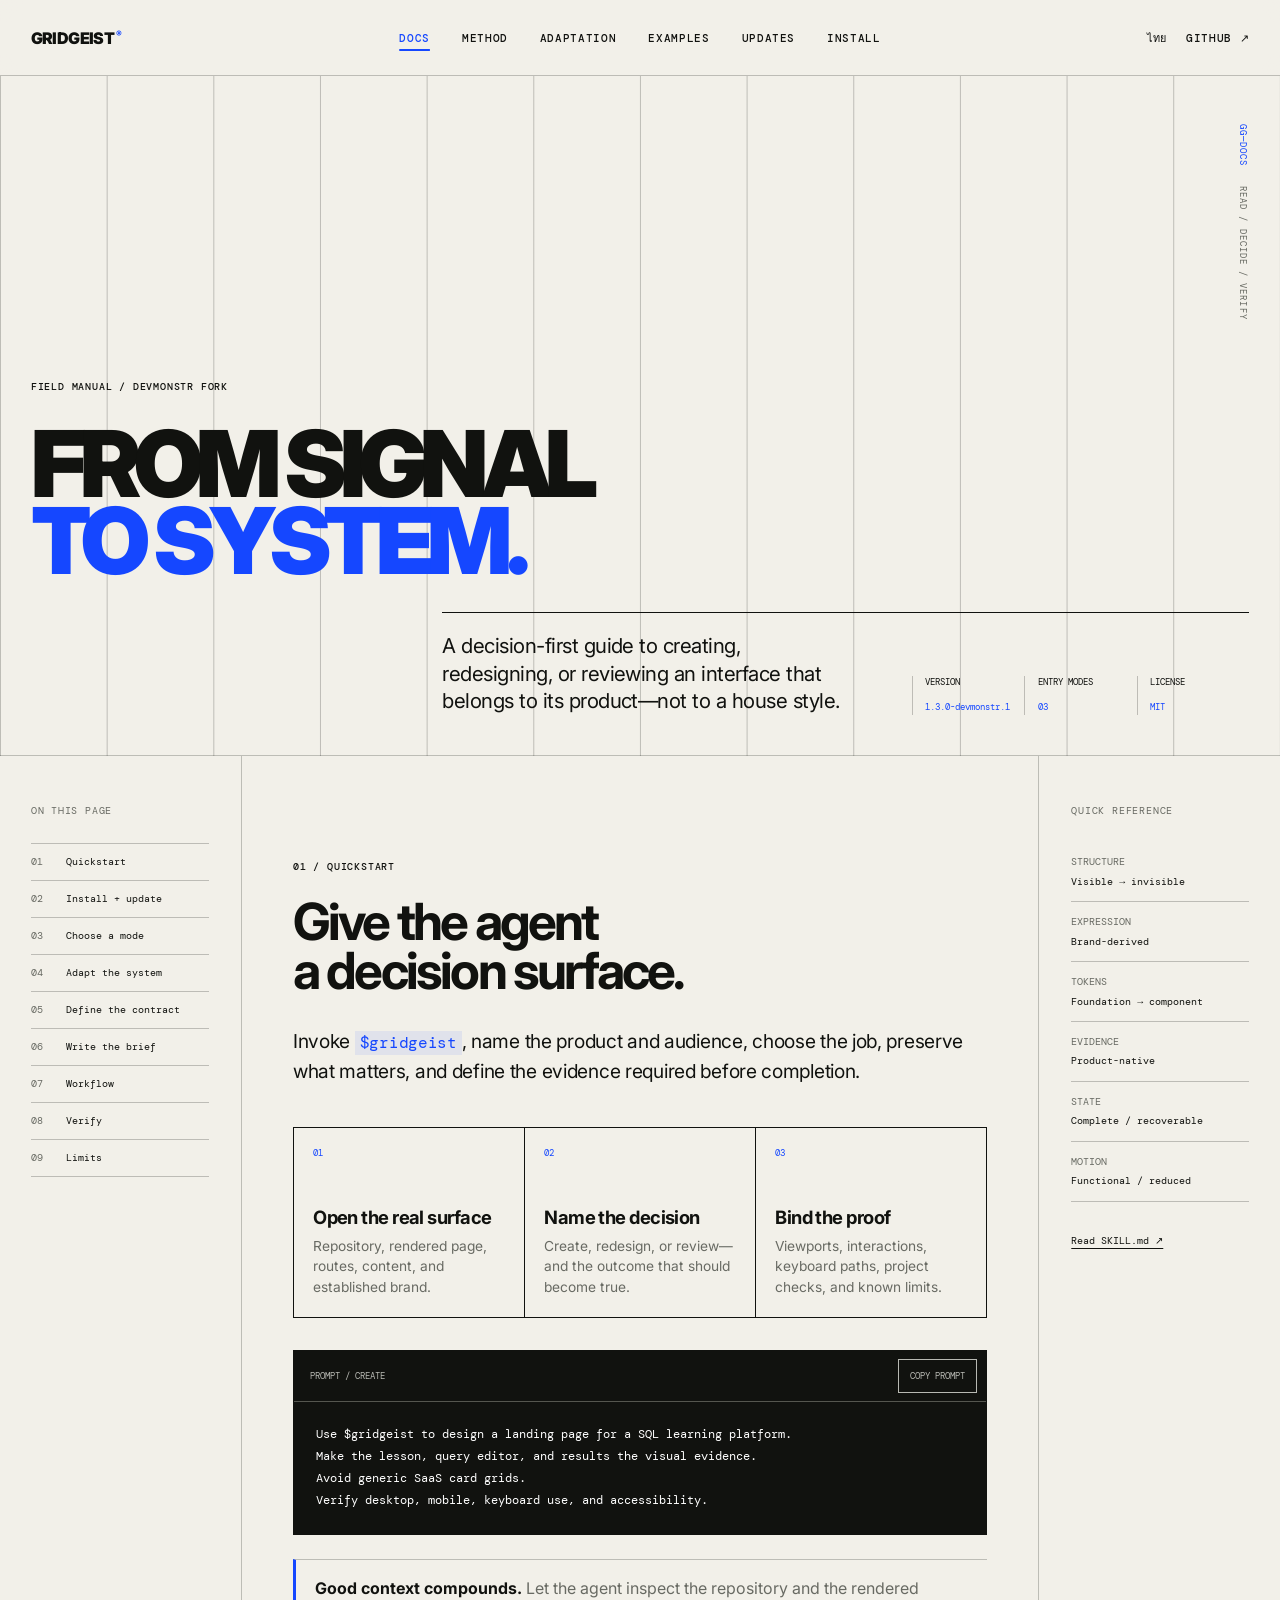
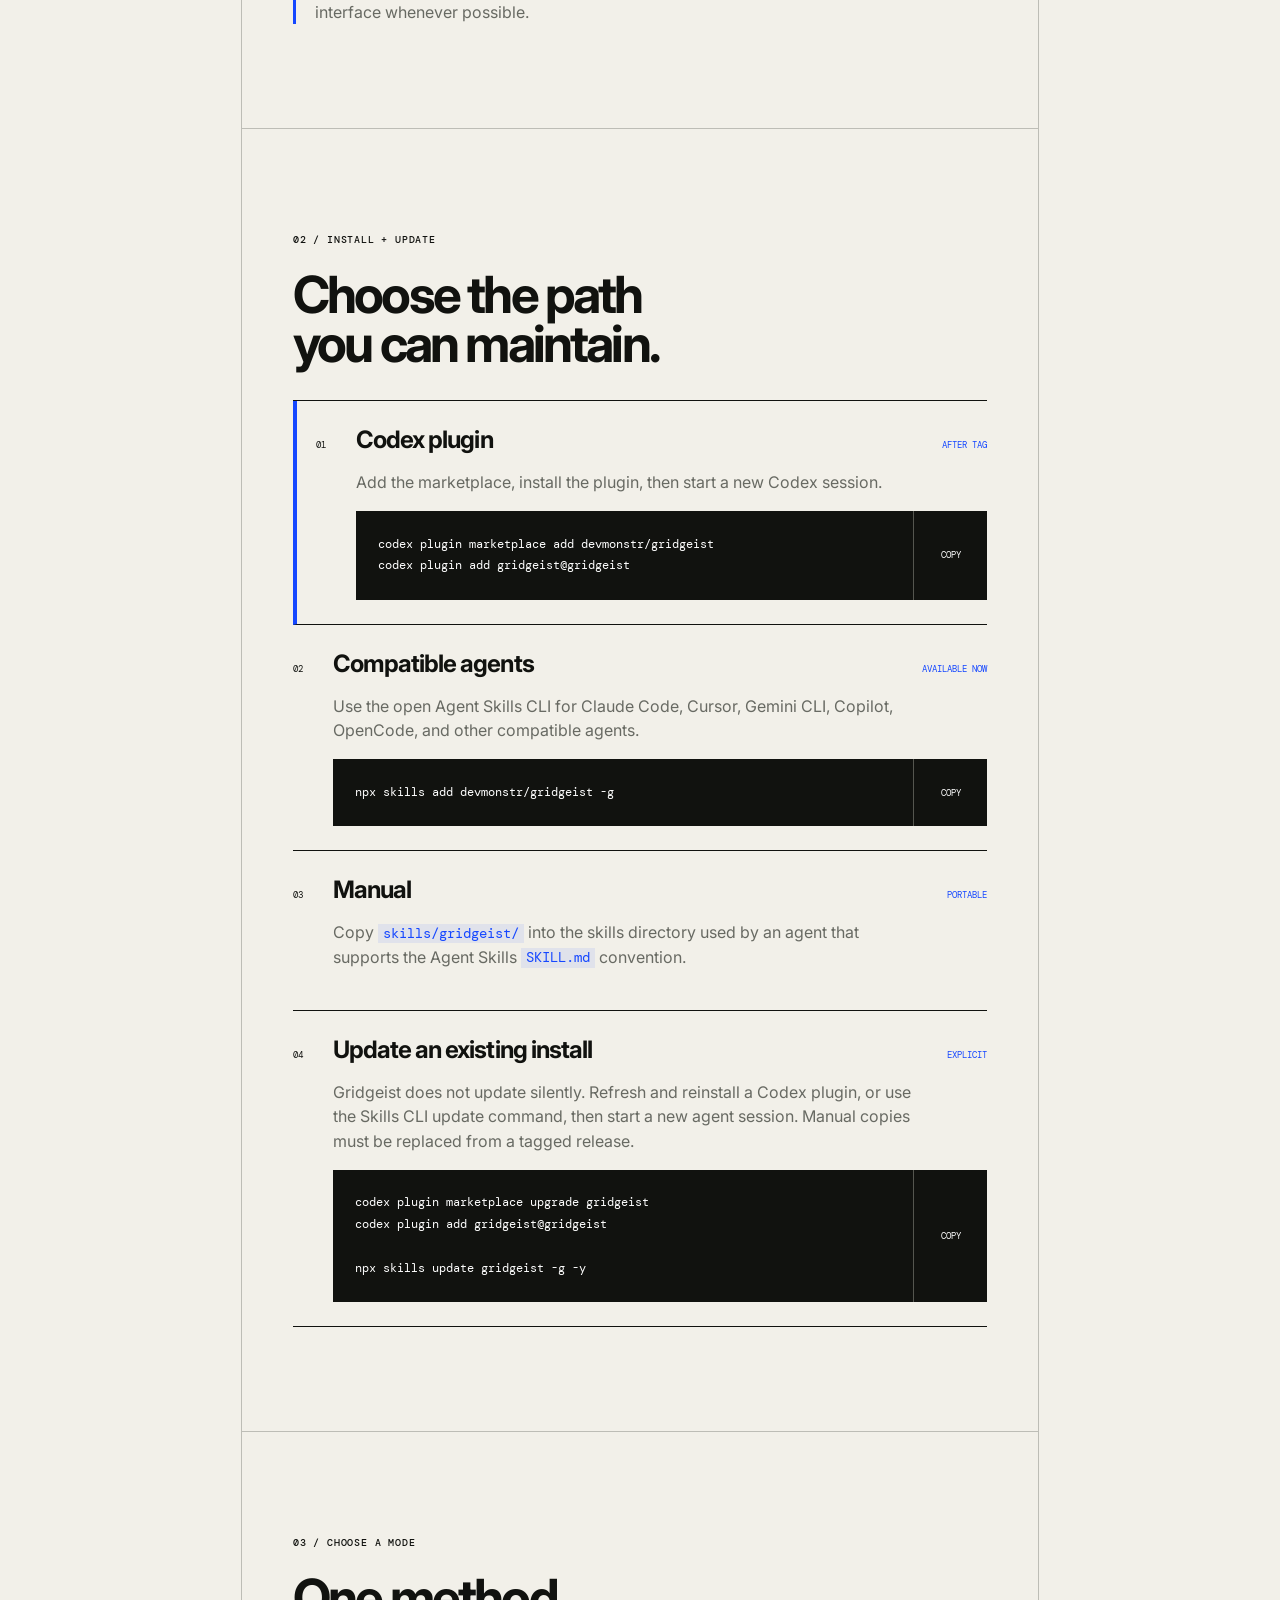
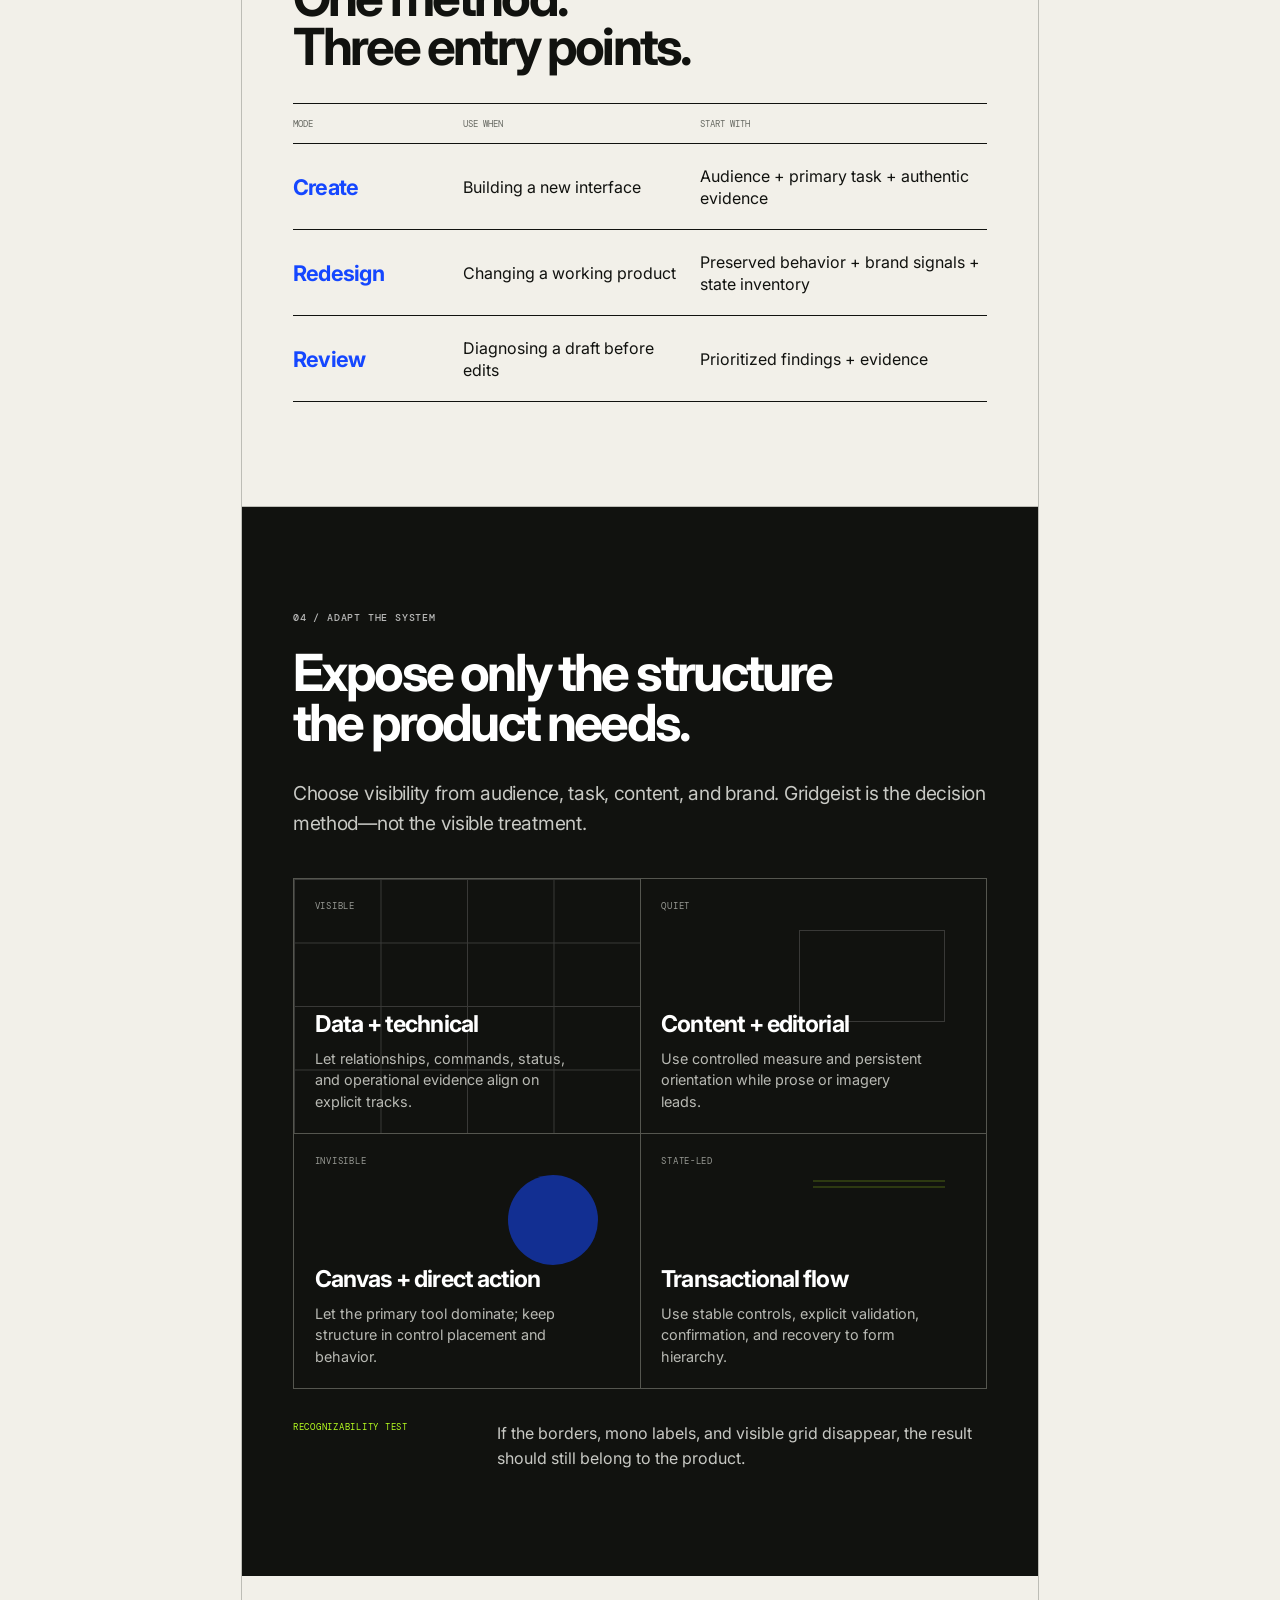
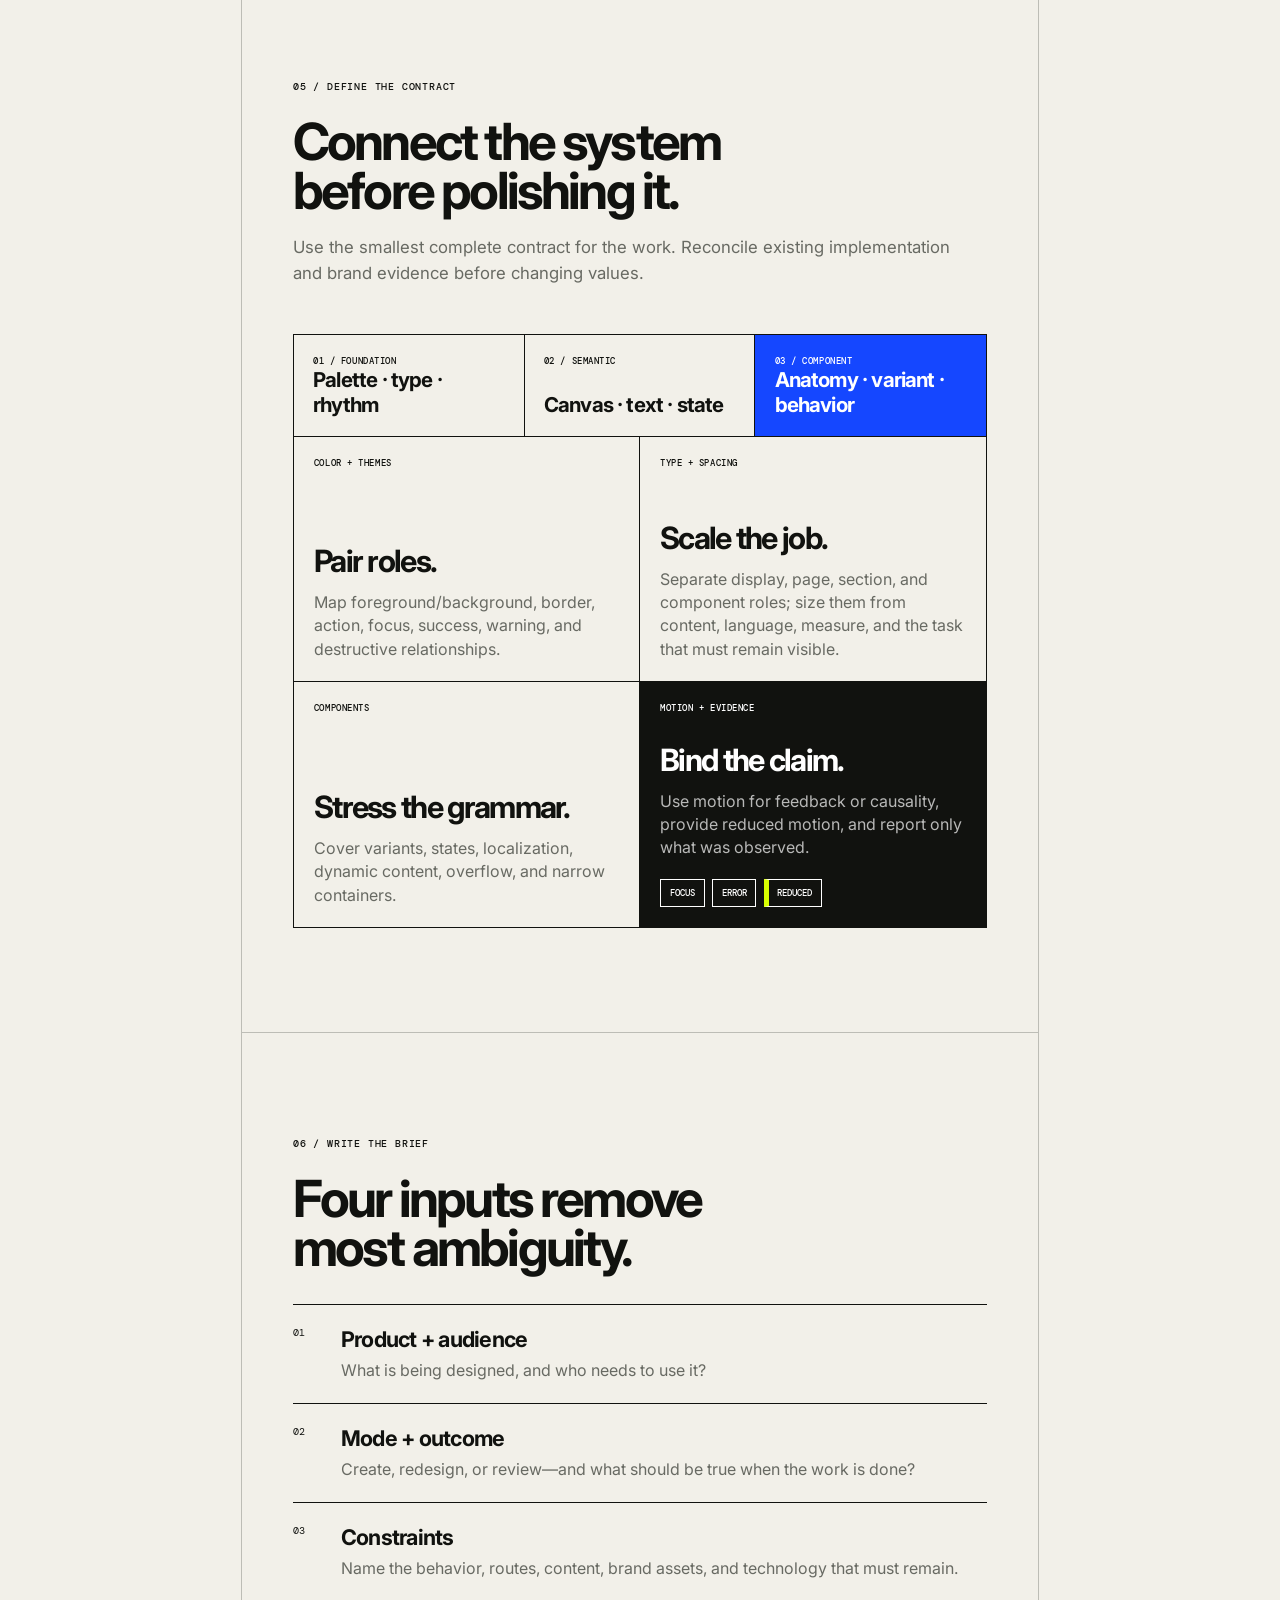
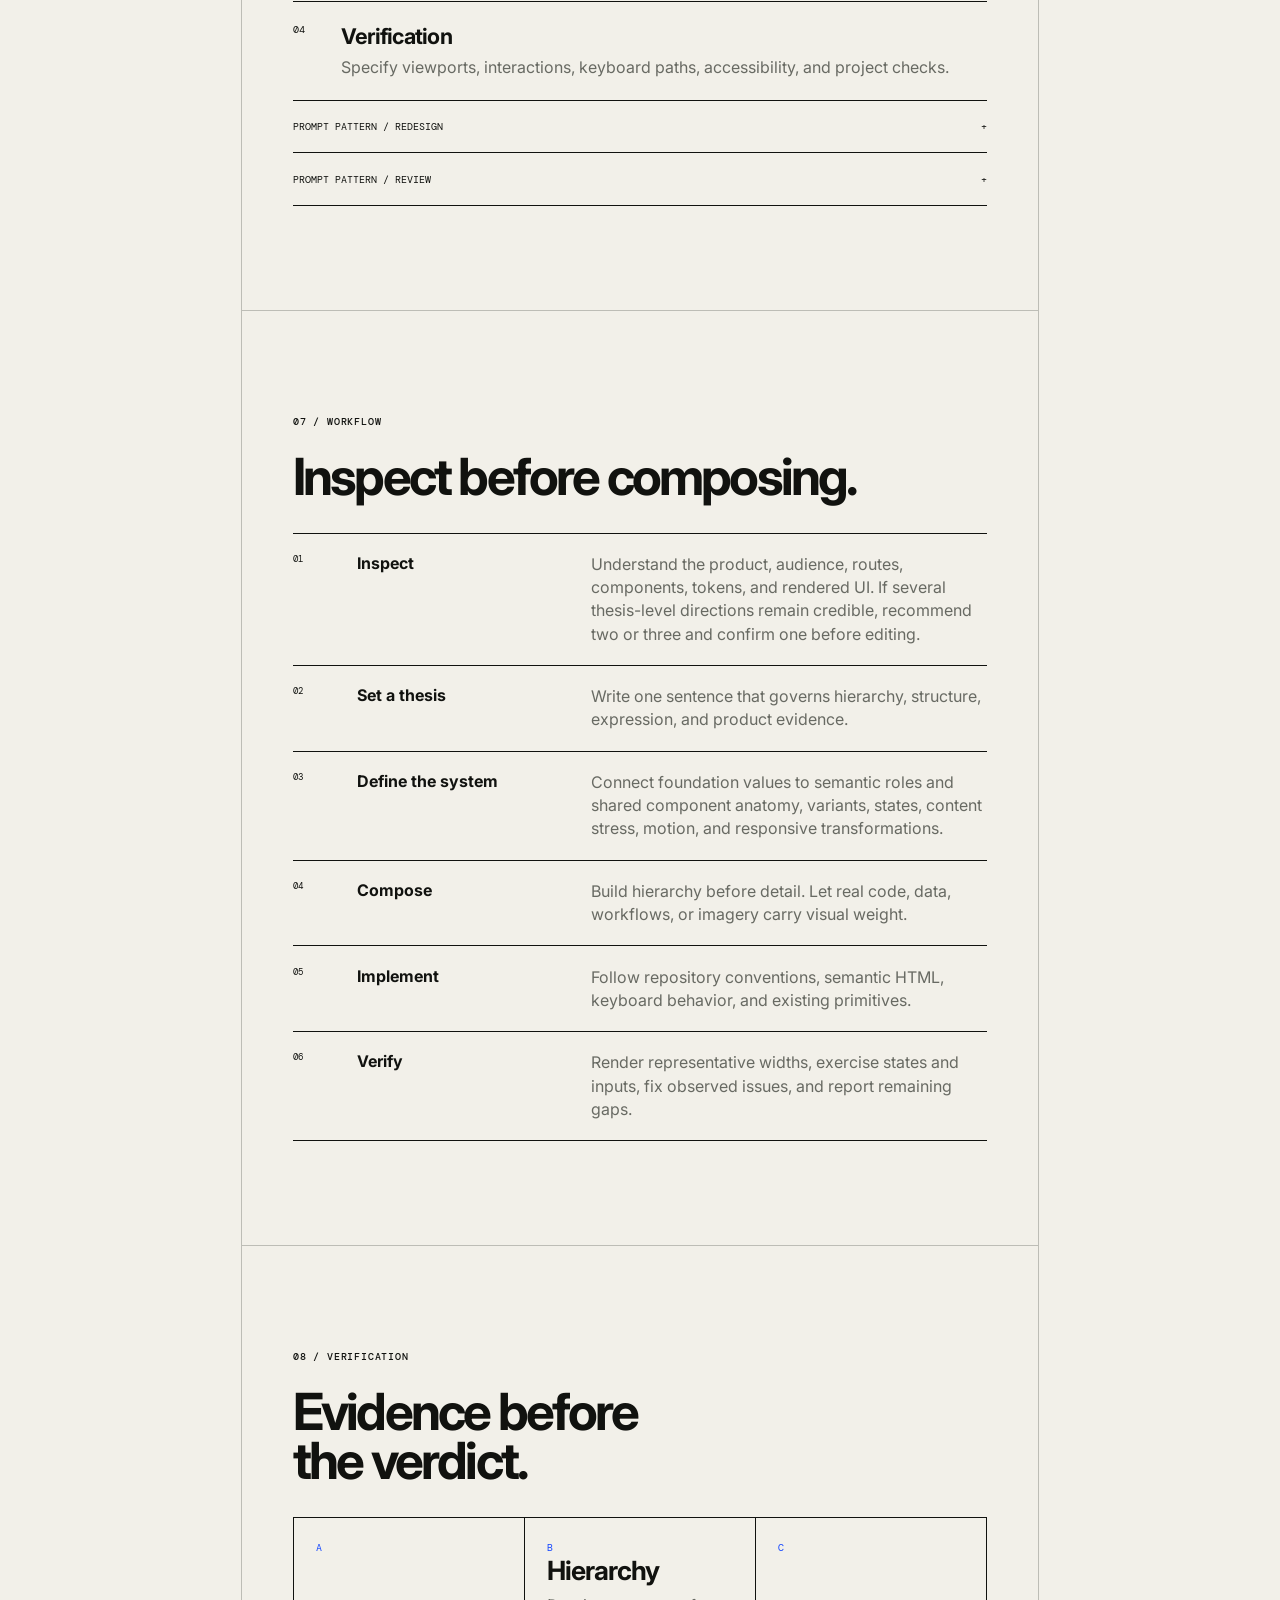
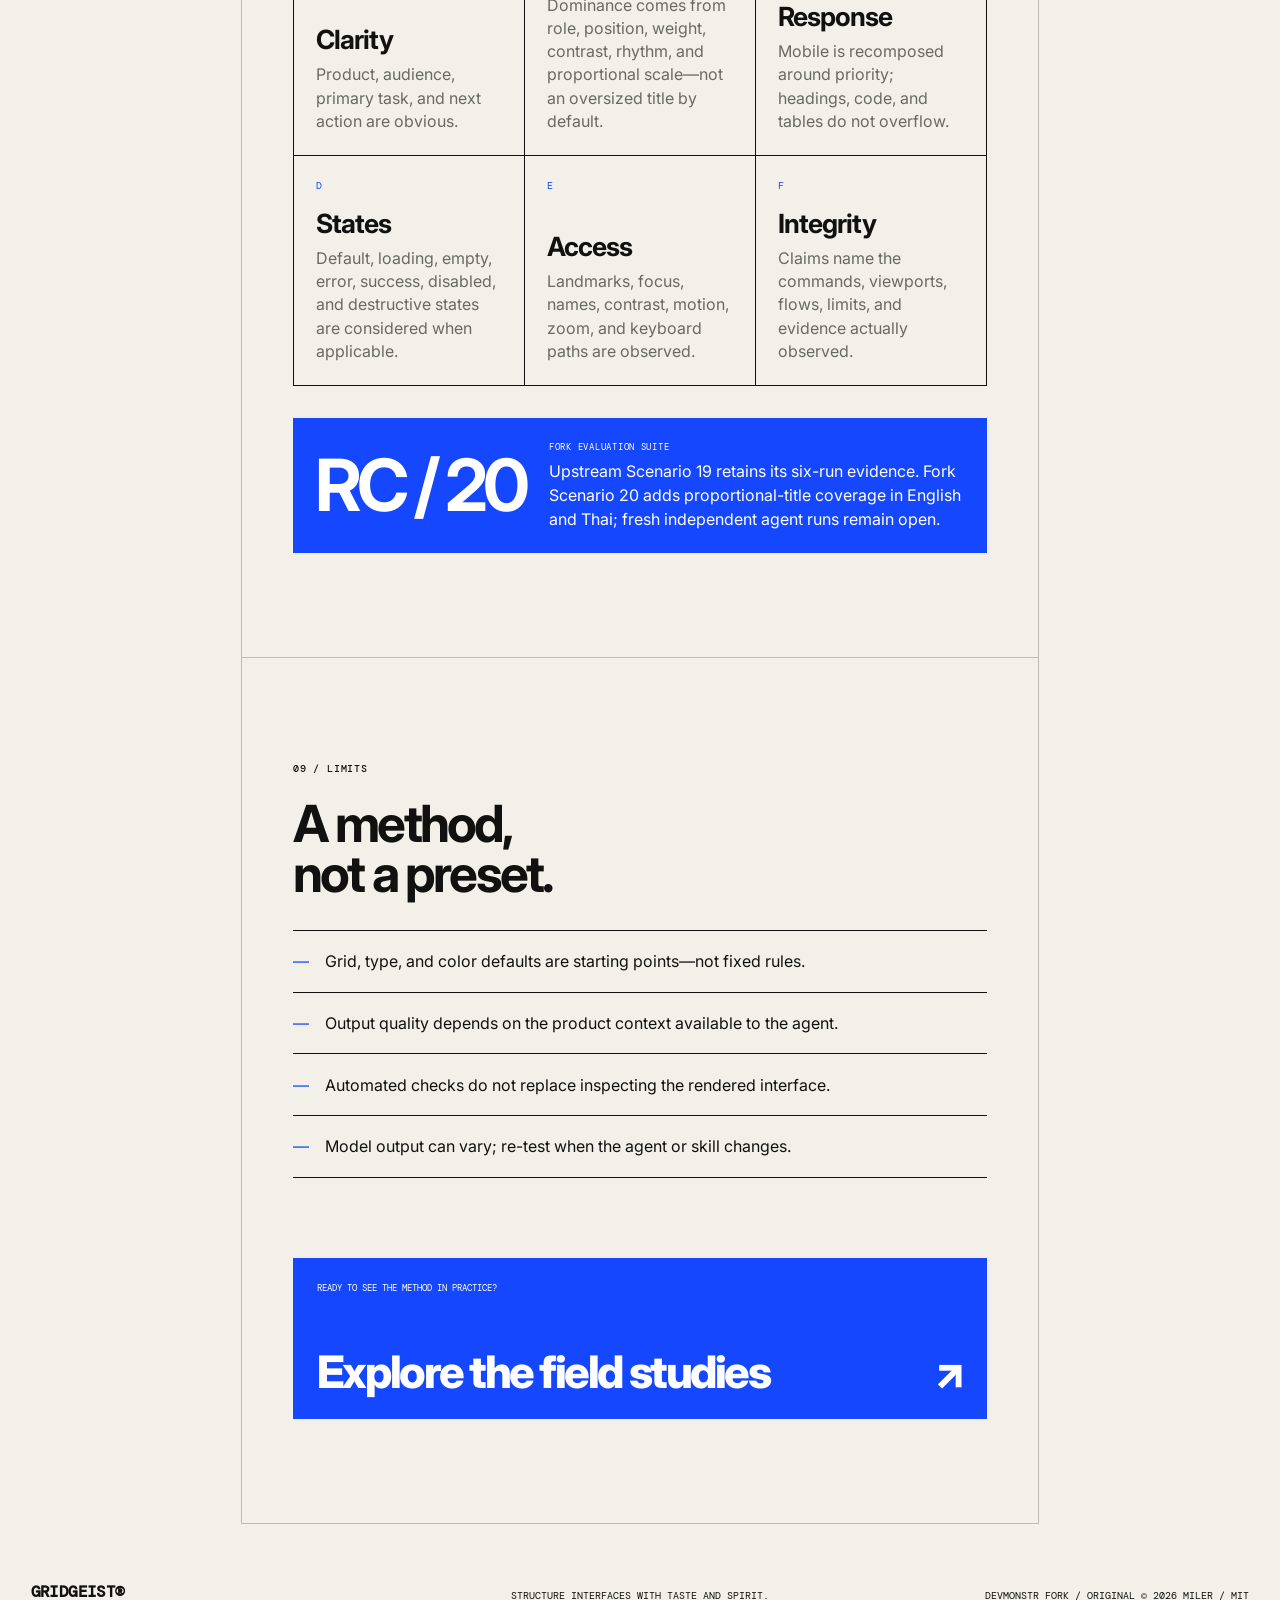
==== commit f5c98451: "feat: establish devmonstr release candidate" ====
--- a/site/docs/index.html
+++ b/site/docs/index.html
@@ -3,7 +3,7 @@
   <head>
     <meta charset="UTF-8" />
     <meta name="viewport" content="width=device-width, initial-scale=1.0" />
-    <meta name="description" content="Install Gridgeist v1.2, align a direction, define a system contract, and verify a product-native interface." />
+    <meta name="description" content="Install the devmonstr Gridgeist fork, align a direction, define a system contract, and verify a product-native interface." />
     <meta name="theme-color" content="#f2f0e9" />
     <title>Docs — Gridgeist</title>
     <link rel="canonical" href="https://ohmiler.github.io/gridgeist/docs/" />
@@ -13,7 +13,7 @@
     <meta property="og:type" content="website" />
     <meta property="og:site_name" content="Gridgeist" />
     <meta property="og:title" content="Gridgeist Docs — From product intent to interface system" />
-    <meta property="og:description" content="Installation, direction alignment, system contracts, component grammar, workflow, and verification for Gridgeist v1.2." />
+    <meta property="og:description" content="Installation, proportional hierarchy, system contracts, component grammar, workflow, and verification for the devmonstr Gridgeist fork." />
     <meta property="og:url" content="https://ohmiler.github.io/gridgeist/docs/" />
     <meta property="og:image" content="https://ohmiler.github.io/gridgeist/og-image.png" />
     <meta name="twitter:card" content="summary_large_image" />
@@ -31,17 +31,17 @@
         <a href="../#method">Method</a><a href="../#adaptation">Adaptation</a><a href="../examples/">Examples</a><a href="../updates/">Updates</a><a href="../#install">Install</a>
       </nav>
       <details class="mobile-menu"><summary>Menu</summary><nav aria-label="Mobile navigation"><a aria-current="page" href="./">Docs</a><a href="../#method">Method</a><a href="../#adaptation">Adaptation</a><a href="../examples/">Examples</a><a href="../updates/">Updates</a><a href="../#install">Install</a></nav></details>
-      <div class="header-actions"><a class="header-language" href="../th/docs/" lang="th">ไทย</a><a class="header-github" href="https://github.com/ohmiler/gridgeist">GitHub ↗</a></div>
+      <div class="header-actions"><a class="header-language" href="../th/docs/" lang="th">ไทย</a><a class="header-github" href="https://github.com/devmonstr/gridgeist">GitHub ↗</a></div>
     </header>
 
     <main id="main">
       <section class="docs-hero" aria-labelledby="docs-title">
-        <p class="eyebrow">Field manual / v1.2</p>
+        <p class="eyebrow">Field manual / devmonstr fork</p>
         <div class="docs-hero-mark" aria-hidden="true"><span>GG—DOCS</span><span>READ / DECIDE / VERIFY</span></div>
         <h1 id="docs-title">FROM SIGNAL<br /><span>TO SYSTEM.</span></h1>
         <div class="docs-hero-intro">
           <p>A decision-first guide to creating, redesigning, or reviewing an interface that belongs to its product—not to a house style.</p>
-          <dl><div><dt>VERSION</dt><dd>1.2.0</dd></div><div><dt>ENTRY MODES</dt><dd>03</dd></div><div><dt>LICENSE</dt><dd>MIT</dd></div></dl>
+          <dl><div><dt>VERSION</dt><dd>1.3.0-devmonstr.1</dd></div><div><dt>ENTRY MODES</dt><dd>03</dd></div><div><dt>LICENSE</dt><dd>MIT</dd></div></dl>
         </div>
       </section>
 
@@ -69,9 +69,9 @@
           <section id="install" aria-labelledby="install-title">
             <p class="section-label">02 / Install + update</p><h2 id="install-title">Choose the path<br />you can maintain.</h2>
             <div class="install-methods">
-              <article class="install-featured"><div><span>01</span><h3>Codex plugin</h3><small>RECOMMENDED</small></div><p>Add the marketplace, install the plugin, then start a new Codex session.</p><div class="install-command"><pre id="docs-install-codex"><code>codex plugin marketplace add ohmiler/gridgeist
+              <article class="install-featured"><div><span>01</span><h3>Codex plugin</h3><small>AFTER TAG</small></div><p>Add the marketplace, install the plugin, then start a new Codex session.</p><div class="install-command"><pre id="docs-install-codex"><code>codex plugin marketplace add devmonstr/gridgeist
 codex plugin add gridgeist@gridgeist</code></pre><button type="button" data-copy-target="docs-install-codex">Copy</button></div></article>
-              <article><div><span>02</span><h3>Compatible agents</h3><small>UNIVERSAL</small></div><p>Use the open Agent Skills CLI for Claude Code, Cursor, Gemini CLI, Copilot, OpenCode, and other compatible agents.</p><div class="install-command"><pre id="docs-install-skills"><code>npx skills add ohmiler/gridgeist -g</code></pre><button type="button" data-copy-target="docs-install-skills">Copy</button></div></article>
+              <article><div><span>02</span><h3>Compatible agents</h3><small>AVAILABLE NOW</small></div><p>Use the open Agent Skills CLI for Claude Code, Cursor, Gemini CLI, Copilot, OpenCode, and other compatible agents.</p><div class="install-command"><pre id="docs-install-skills"><code>npx skills add devmonstr/gridgeist -g</code></pre><button type="button" data-copy-target="docs-install-skills">Copy</button></div></article>
               <article><div><span>03</span><h3>Manual</h3><small>PORTABLE</small></div><p>Copy <code>skills/gridgeist/</code> into the skills directory used by an agent that supports the Agent Skills <code>SKILL.md</code> convention.</p></article>
               <article><div><span>04</span><h3>Update an existing install</h3><small>EXPLICIT</small></div><p>Gridgeist does not update silently. Refresh and reinstall a Codex plugin, or use the Skills CLI update command, then start a new agent session. Manual copies must be replaced from a tagged release.</p><div class="install-command"><pre id="docs-update"><code>codex plugin marketplace upgrade gridgeist
 codex plugin add gridgeist@gridgeist
@@ -145,7 +145,7 @@
           <section id="verify" aria-labelledby="verify-title">
             <p class="section-label">08 / Verification</p><h2 id="verify-title">Evidence before<br />the verdict.</h2>
             <div class="check-grid"><div><span>A</span><h3>Clarity</h3><p>Product, audience, primary task, and next action are obvious.</p></div><div><span>B</span><h3>Hierarchy</h3><p>Dominance comes from role, position, weight, contrast, rhythm, and proportional scale—not an oversized title by default.</p></div><div><span>C</span><h3>Response</h3><p>Mobile is recomposed around priority; headings, code, and tables do not overflow.</p></div><div><span>D</span><h3>States</h3><p>Default, loading, empty, error, success, disabled, and destructive states are considered when applicable.</p></div><div><span>E</span><h3>Access</h3><p>Landmarks, focus, names, contrast, motion, zoom, and keyboard paths are observed.</p></div><div><span>F</span><h3>Integrity</h3><p>Claims name the commands, viewports, flows, limits, and evidence actually observed.</p></div></div>
-            <div class="evidence-strip"><b>6 / 6</b><p><span>FRESH v1.2 SYSTEM-CONTRACT RUNS</span>Scenario 19 implementations passed in English and Thai with independent responsive browser checks. Guardrails were repaired; real-user evidence remains open.</p></div>
+            <div class="evidence-strip"><b>RC / 20</b><p><span>FORK EVALUATION SUITE</span>Upstream Scenario 19 retains its six-run evidence. Fork Scenario 20 adds proportional-title coverage in English and Thai; fresh independent agent runs remain open.</p></div>
           </section>
 
           <section id="limits" aria-labelledby="limits-title">
@@ -157,10 +157,10 @@
 
         <aside class="docs-rail" aria-label="Quick reference">
           <p>QUICK REFERENCE</p><dl><div><dt>STRUCTURE</dt><dd>Visible → invisible</dd></div><div><dt>EXPRESSION</dt><dd>Brand-derived</dd></div><div><dt>TOKENS</dt><dd>Foundation → component</dd></div><div><dt>EVIDENCE</dt><dd>Product-native</dd></div><div><dt>STATE</dt><dd>Complete / recoverable</dd></div><div><dt>MOTION</dt><dd>Functional / reduced</dd></div></dl>
-          <a href="https://github.com/ohmiler/gridgeist/blob/main/skills/gridgeist/SKILL.md">Read SKILL.md ↗</a>
+          <a href="https://github.com/devmonstr/gridgeist/blob/main/skills/gridgeist/SKILL.md">Read SKILL.md ↗</a>
         </aside>
       </div>
     </main>
-    <footer><a class="wordmark" href="../">GRIDGEIST®</a><p>Structure interfaces with taste and spirit.</p><p>© 2026 MILER / MIT</p></footer>
+    <footer><a class="wordmark" href="../">GRIDGEIST®</a><p>Structure interfaces with taste and spirit.</p><p>devmonstr fork / original © 2026 Miler / MIT</p></footer>
   </body>
 </html>
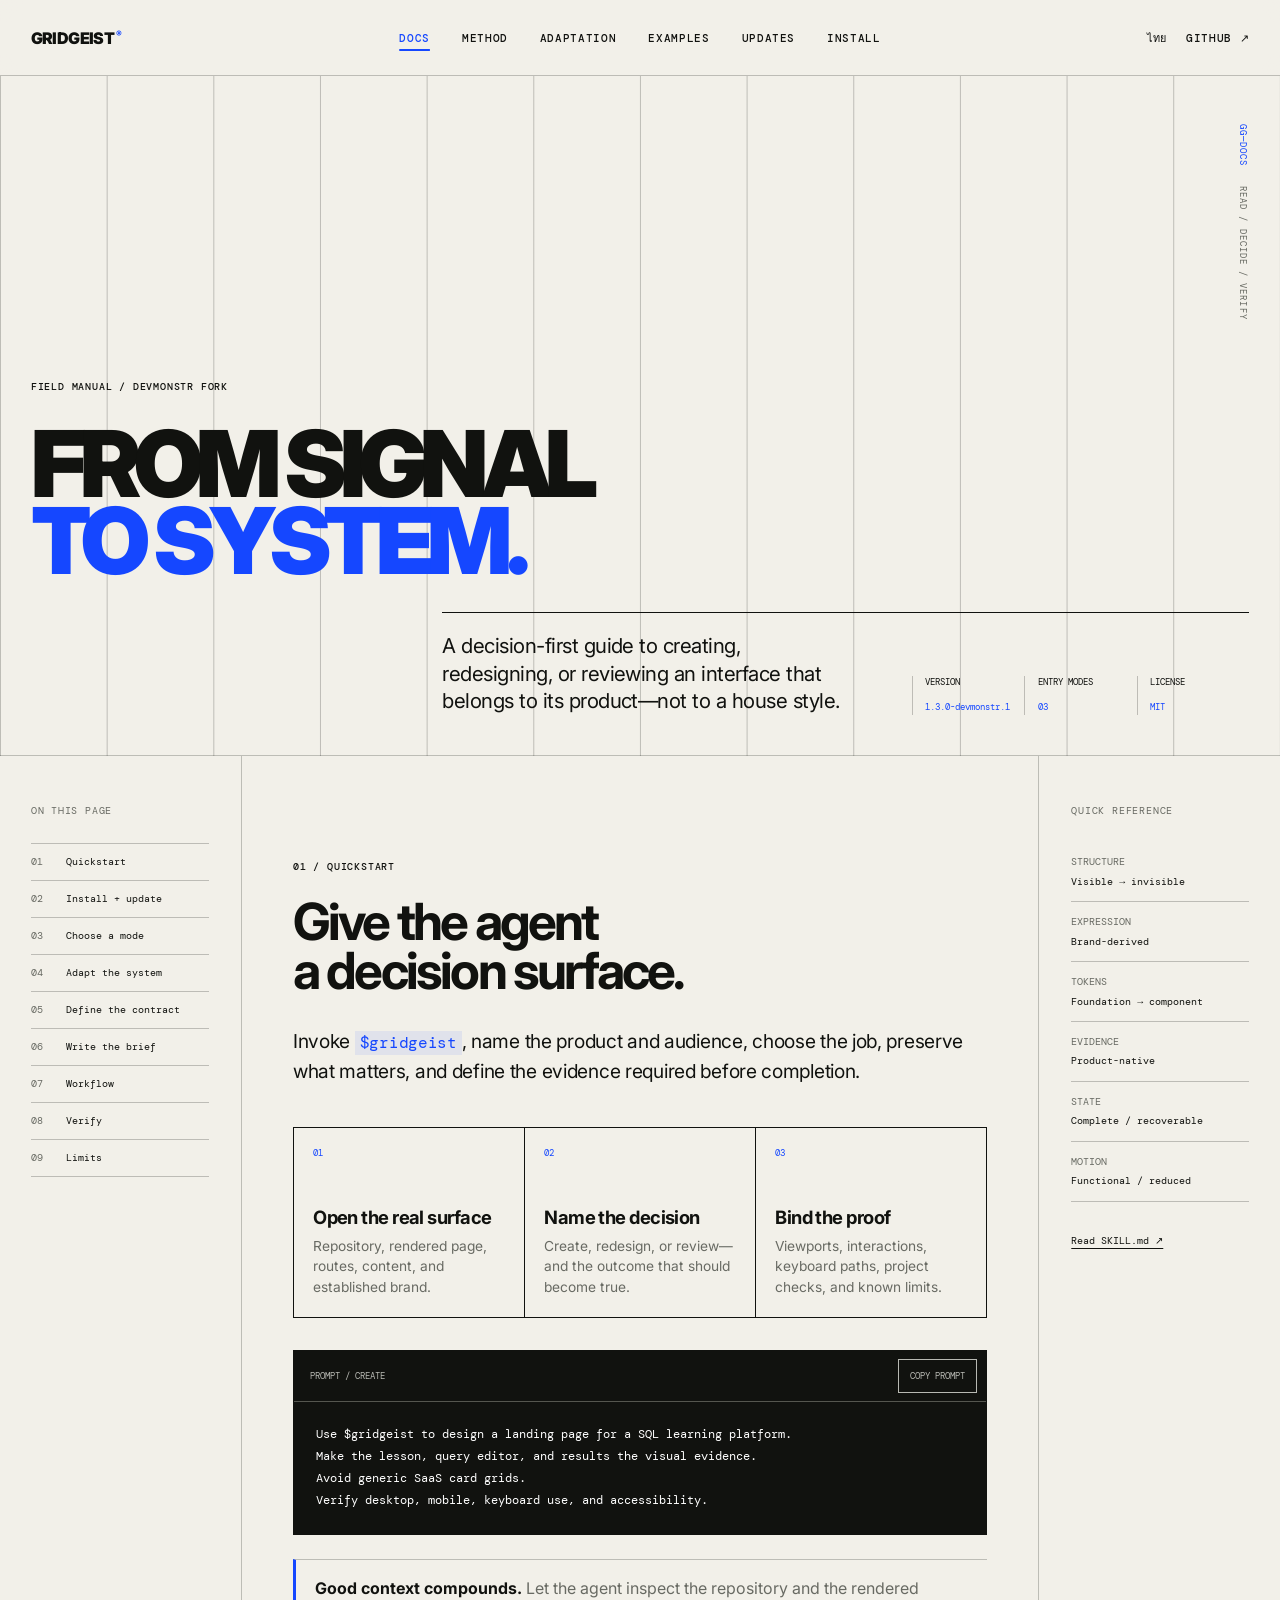
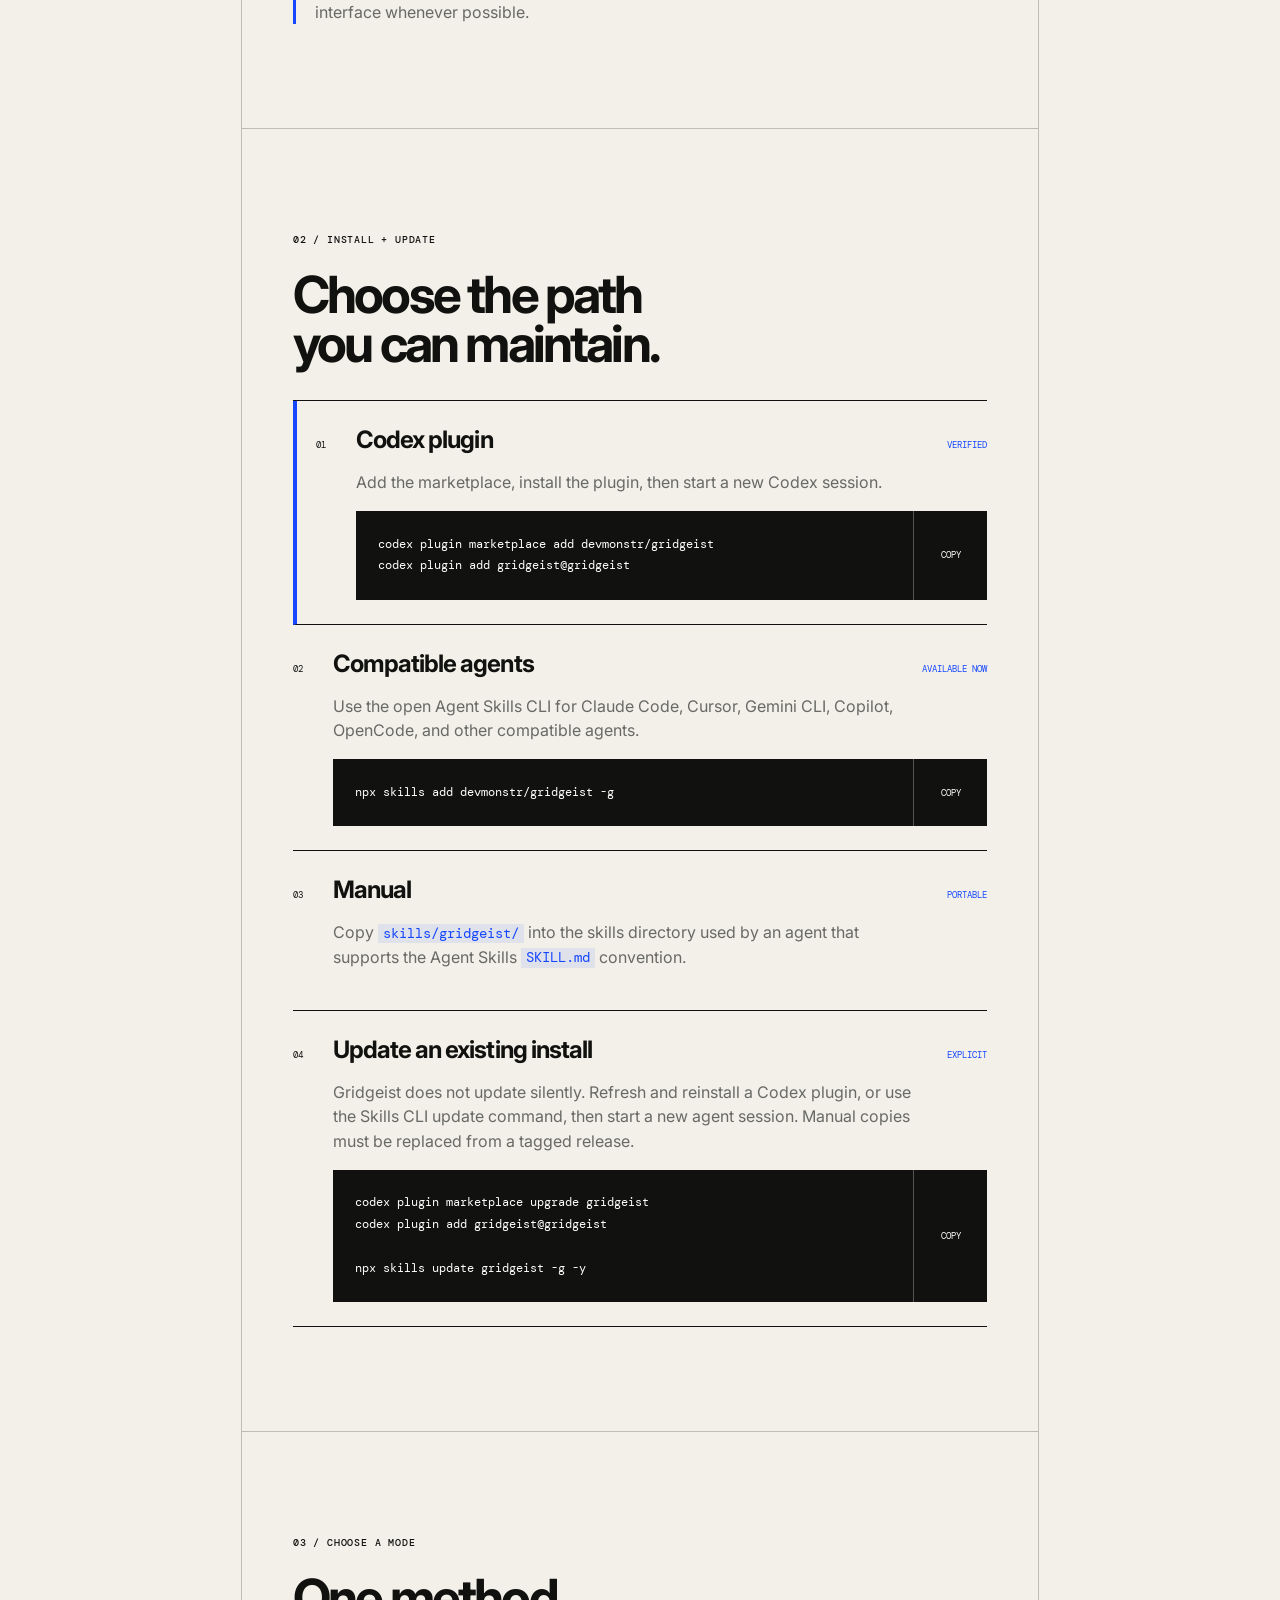
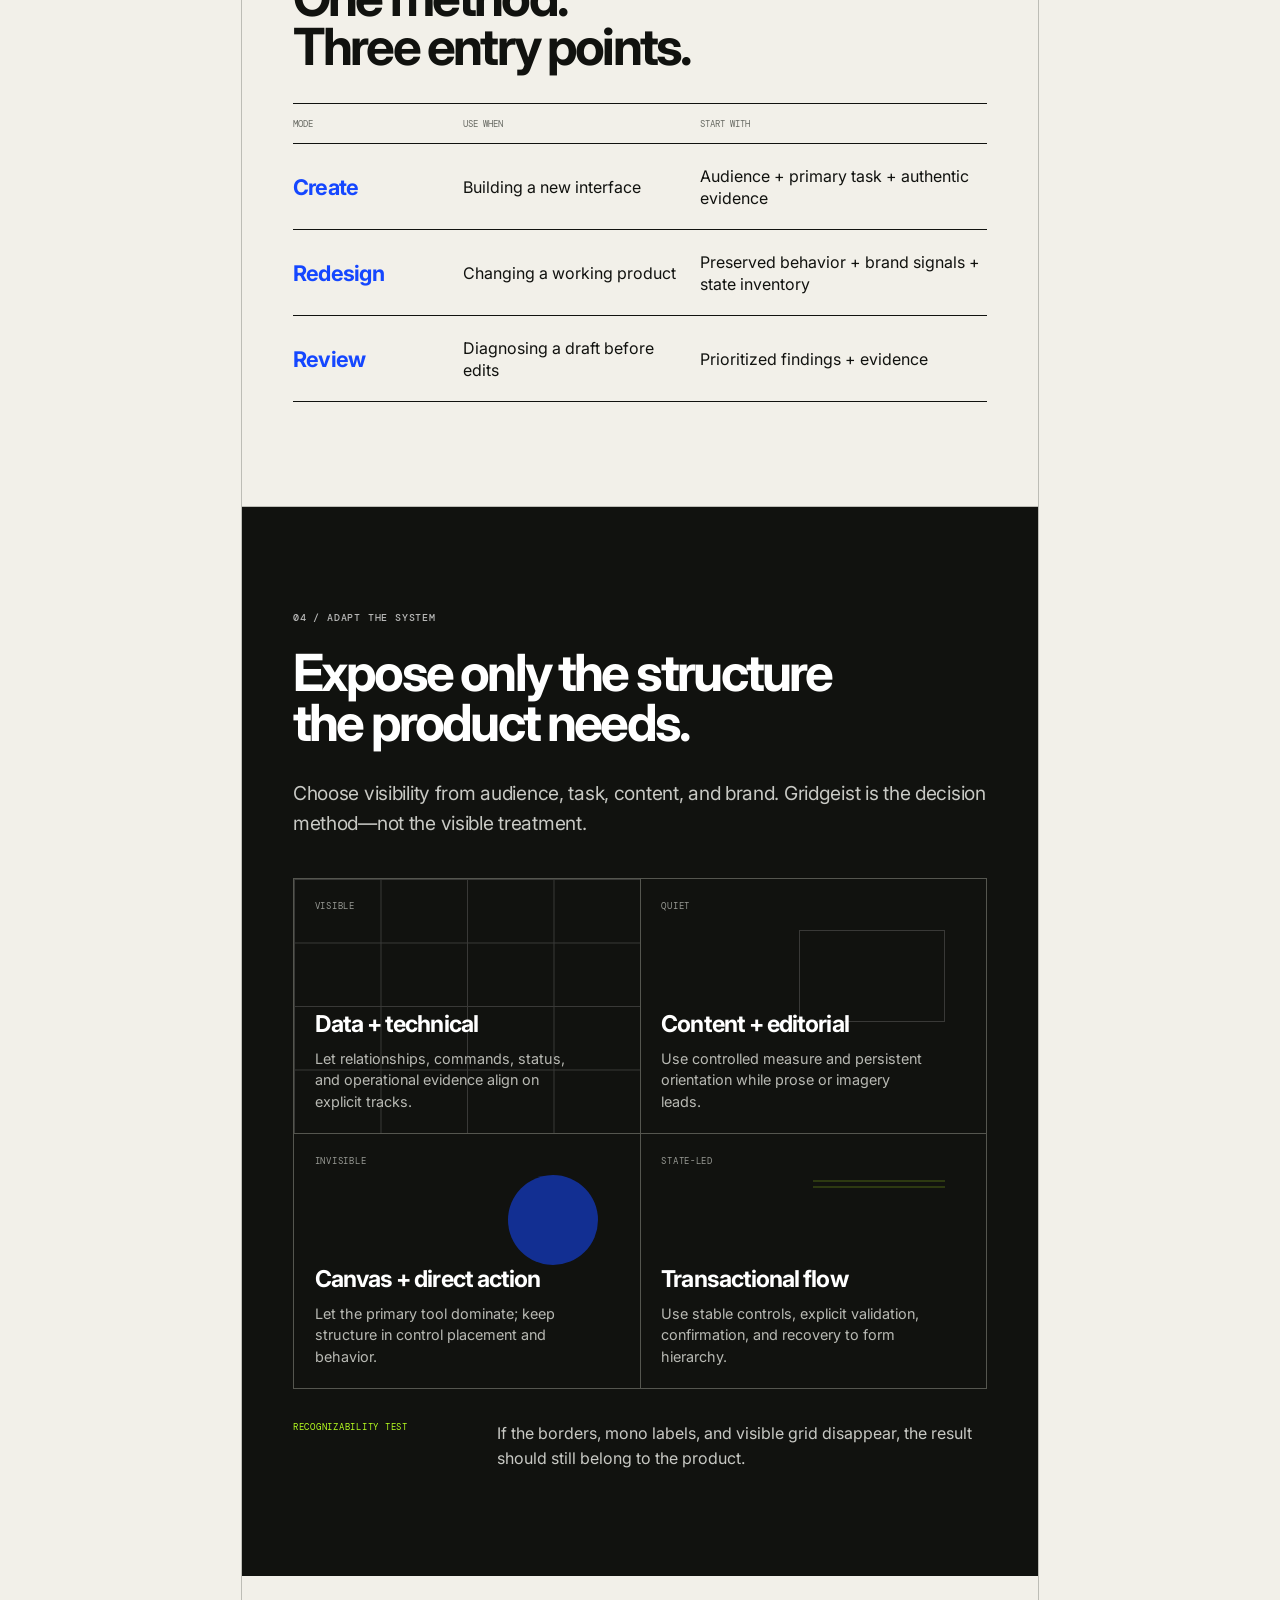
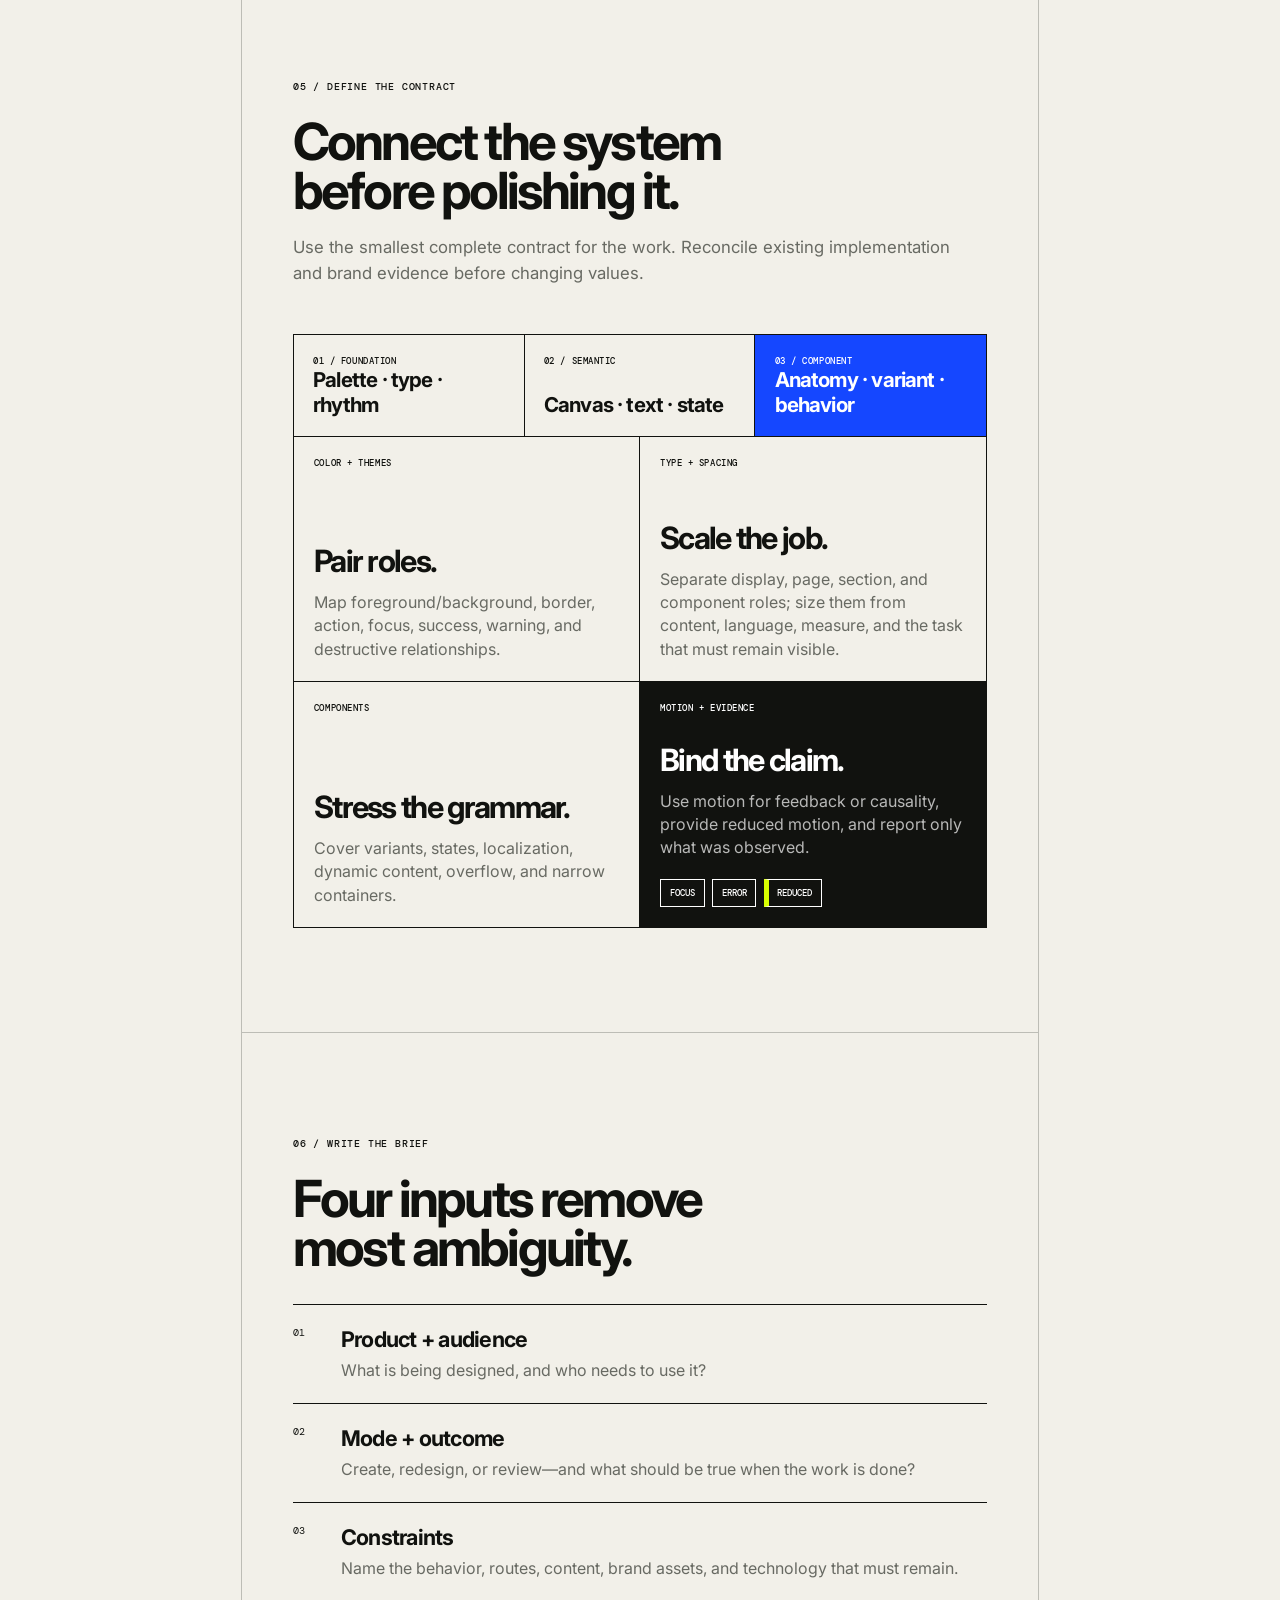
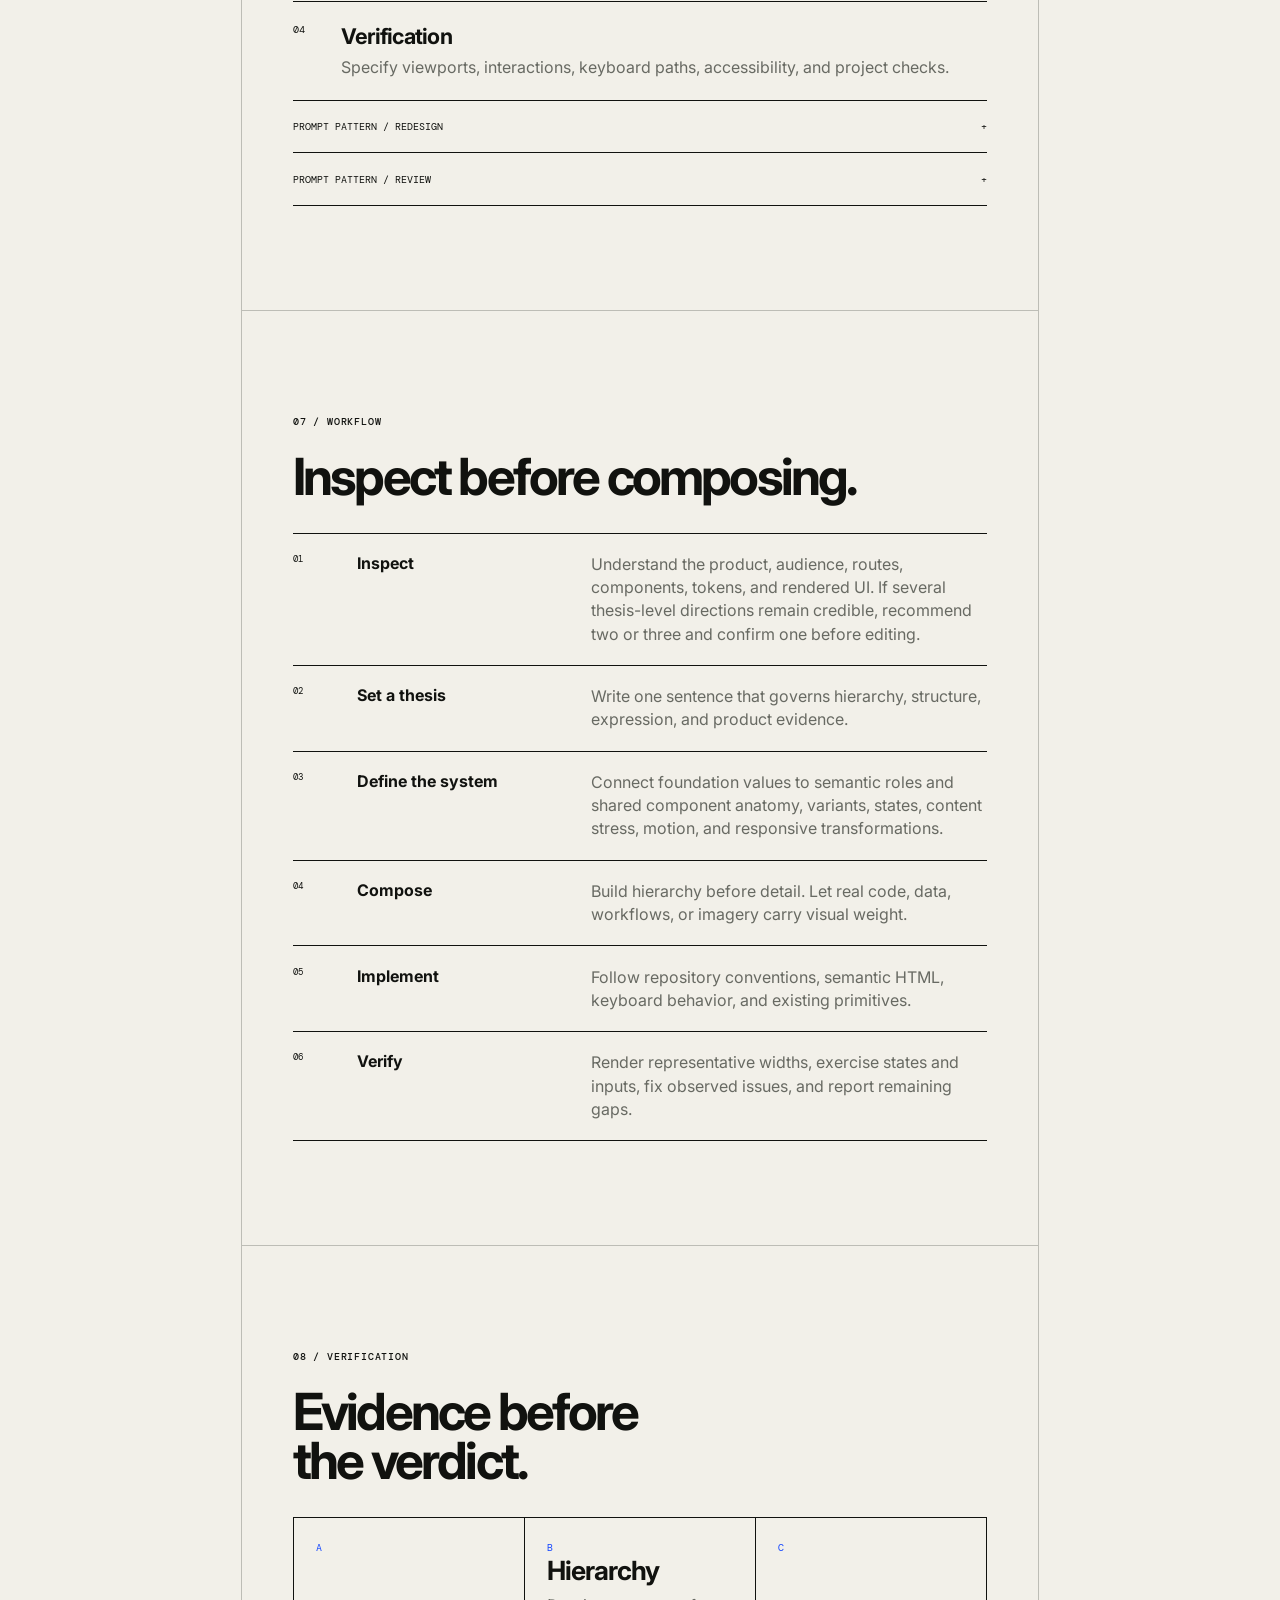
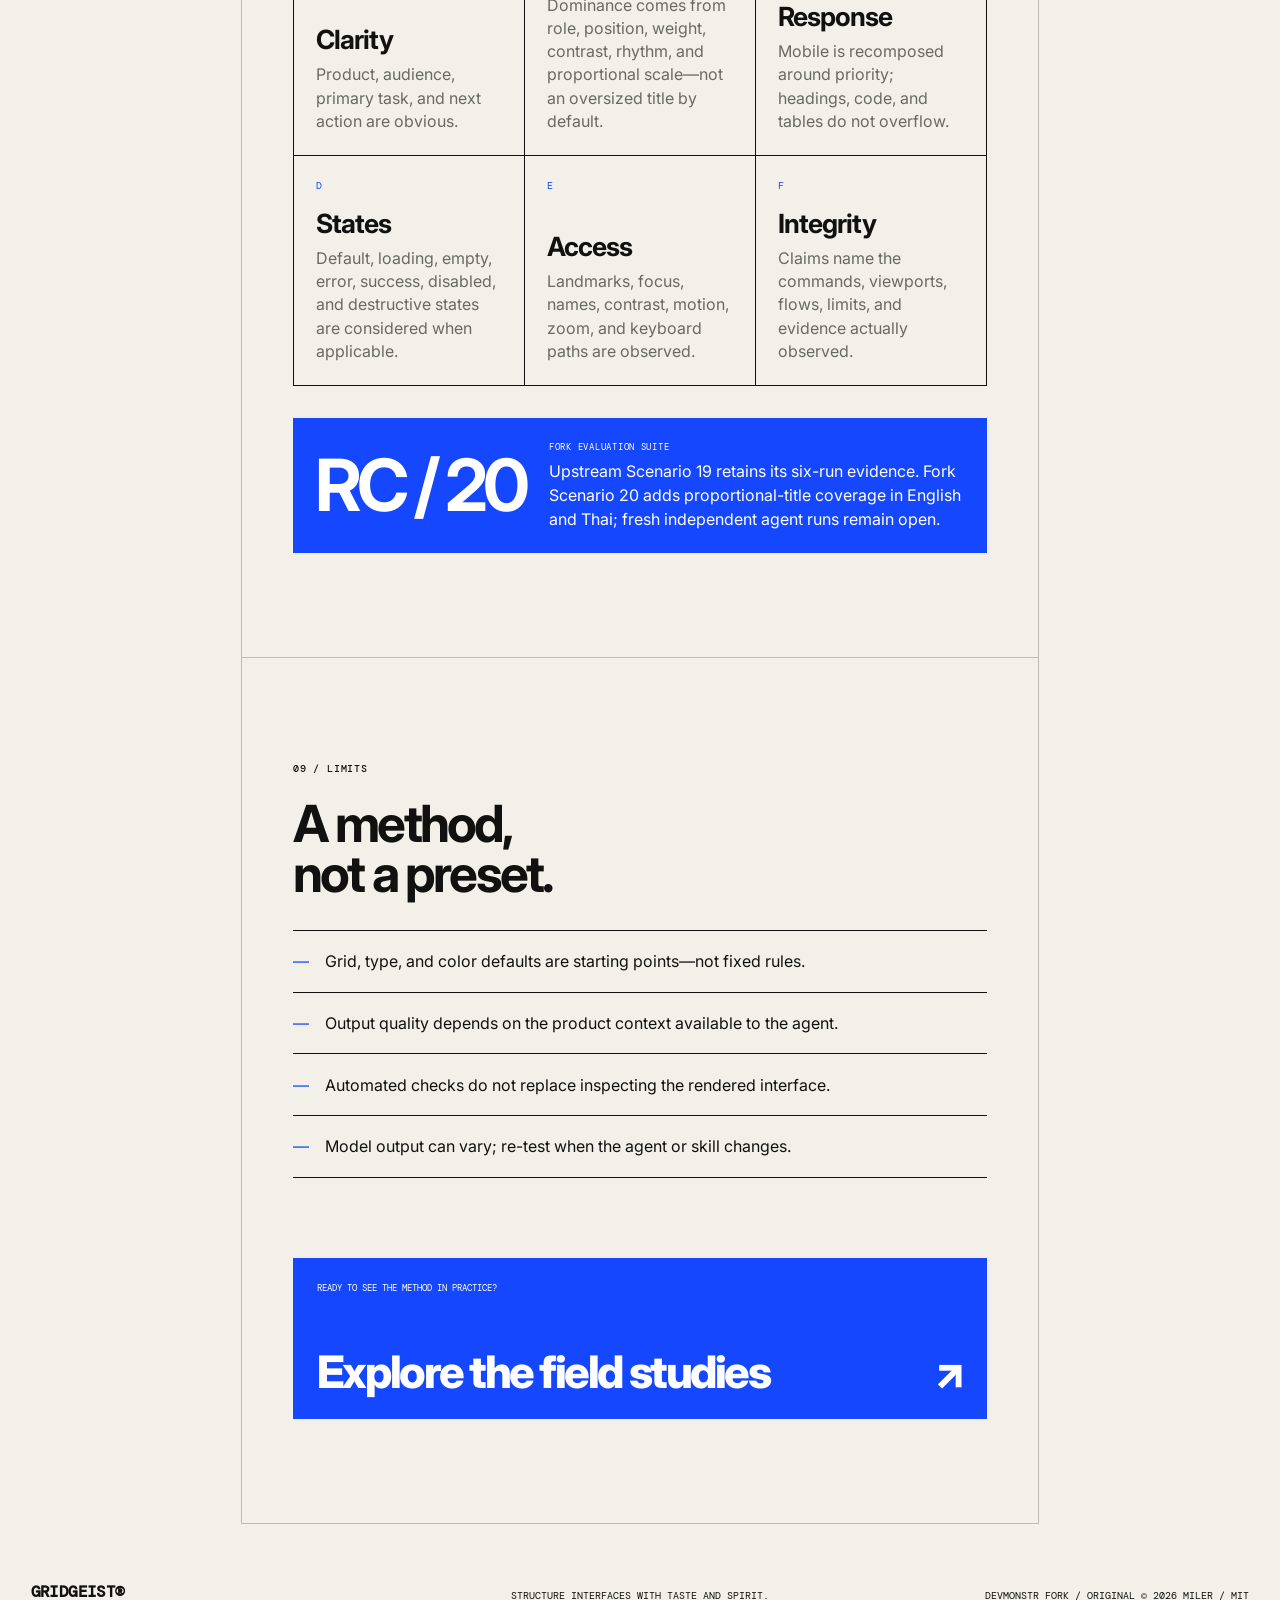
==== commit e23c529e: "docs: complete fork release surfaces" ====
--- a/site/docs/index.html
+++ b/site/docs/index.html
@@ -6,16 +6,16 @@
     <meta name="description" content="Install the devmonstr Gridgeist fork, align a direction, define a system contract, and verify a product-native interface." />
     <meta name="theme-color" content="#f2f0e9" />
     <title>Docs — Gridgeist</title>
-    <link rel="canonical" href="https://ohmiler.github.io/gridgeist/docs/" />
-    <link rel="alternate" hreflang="en" href="https://ohmiler.github.io/gridgeist/docs/" />
-    <link rel="alternate" hreflang="th" href="https://ohmiler.github.io/gridgeist/th/docs/" />
-    <link rel="alternate" hreflang="x-default" href="https://ohmiler.github.io/gridgeist/docs/" />
+    <link rel="canonical" href="https://devmonstr.github.io/gridgeist/docs/" />
+    <link rel="alternate" hreflang="en" href="https://devmonstr.github.io/gridgeist/docs/" />
+    <link rel="alternate" hreflang="th" href="https://devmonstr.github.io/gridgeist/th/docs/" />
+    <link rel="alternate" hreflang="x-default" href="https://devmonstr.github.io/gridgeist/docs/" />
     <meta property="og:type" content="website" />
     <meta property="og:site_name" content="Gridgeist" />
     <meta property="og:title" content="Gridgeist Docs — From product intent to interface system" />
     <meta property="og:description" content="Installation, proportional hierarchy, system contracts, component grammar, workflow, and verification for the devmonstr Gridgeist fork." />
-    <meta property="og:url" content="https://ohmiler.github.io/gridgeist/docs/" />
-    <meta property="og:image" content="https://ohmiler.github.io/gridgeist/og-image.png" />
+    <meta property="og:url" content="https://devmonstr.github.io/gridgeist/docs/" />
+    <meta property="og:image" content="https://devmonstr.github.io/gridgeist/og-image.png" />
     <meta name="twitter:card" content="summary_large_image" />
     <link rel="icon" href="../favicon.ico" sizes="any" />
     <link rel="stylesheet" href="../styles.css" />
@@ -69,7 +69,7 @@
           <section id="install" aria-labelledby="install-title">
             <p class="section-label">02 / Install + update</p><h2 id="install-title">Choose the path<br />you can maintain.</h2>
             <div class="install-methods">
-              <article class="install-featured"><div><span>01</span><h3>Codex plugin</h3><small>AFTER TAG</small></div><p>Add the marketplace, install the plugin, then start a new Codex session.</p><div class="install-command"><pre id="docs-install-codex"><code>codex plugin marketplace add devmonstr/gridgeist
+              <article class="install-featured"><div><span>01</span><h3>Codex plugin</h3><small>VERIFIED</small></div><p>Add the marketplace, install the plugin, then start a new Codex session.</p><div class="install-command"><pre id="docs-install-codex"><code>codex plugin marketplace add devmonstr/gridgeist
 codex plugin add gridgeist@gridgeist</code></pre><button type="button" data-copy-target="docs-install-codex">Copy</button></div></article>
               <article><div><span>02</span><h3>Compatible agents</h3><small>AVAILABLE NOW</small></div><p>Use the open Agent Skills CLI for Claude Code, Cursor, Gemini CLI, Copilot, OpenCode, and other compatible agents.</p><div class="install-command"><pre id="docs-install-skills"><code>npx skills add devmonstr/gridgeist -g</code></pre><button type="button" data-copy-target="docs-install-skills">Copy</button></div></article>
               <article><div><span>03</span><h3>Manual</h3><small>PORTABLE</small></div><p>Copy <code>skills/gridgeist/</code> into the skills directory used by an agent that supports the Agent Skills <code>SKILL.md</code> convention.</p></article>
